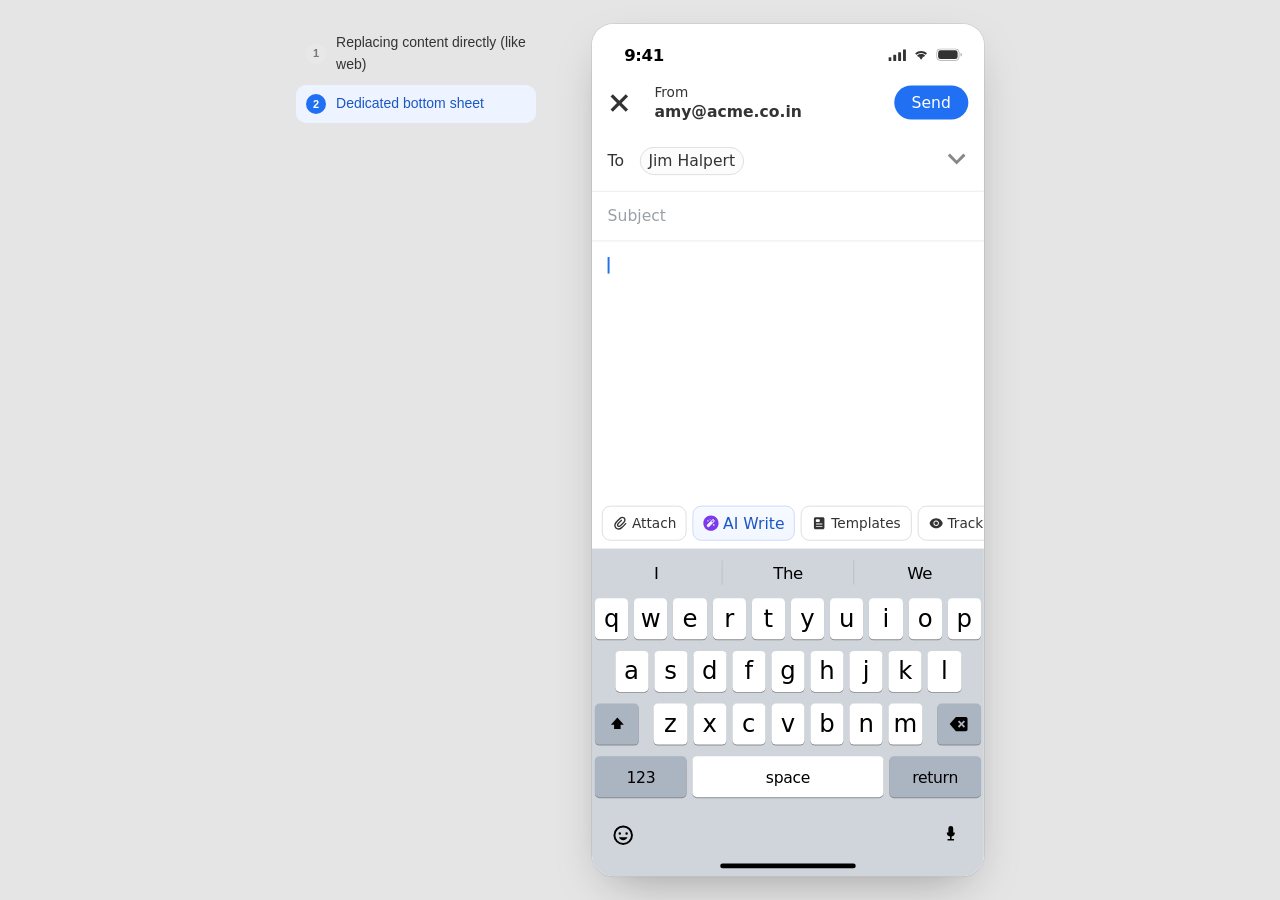
==== index.html @ 5e7637b3 "Add AI Write prototype" ====
<!DOCTYPE html>
<html lang="en">

<head>
  <meta charset="UTF-8">
  <meta name="viewport" content="width=device-width,initial-scale=1,viewport-fit=cover">
  <title>Dedicated bottom sheet</title>
  <link rel="stylesheet" href="proto.css">
</head>

<body>

  <aside class="panel">
    <nav class="others">
      <a href="proto-2-chat.html"><span class="n">1</span>Replacing content directly (like web)</a>
      <a class="on" href="proto-3-draft-sheet.html"><span class="n">2</span>Dedicated bottom sheet</a>
    </nav>
  </aside>

  <div class="device-wrap">
    <div class="device" id="phone"></div>
  </div>

  <script src="proto.js"></script>
  <script>
    /* ══════════════════════════════════════════════════════════════════════
       Direction 3 — Draft in sheet, with AI Refine

       write:  compose → prompt (chat dock on the keyboard, "7 left")
                       → gen (keyboard drops, sheet comes up, draft streams)
                       → sheet (versions, Tone / Length, feedback, describe a
                         change, Regenerate / Insert) → compose + Undo

       refine: compose with a selection (Figma 5525:2355 — highlight, handles,
               iOS edit menu, the bar collapses to "AI Refine")
                       → the same prompt / gen / sheet, but every step works on
                         the selected text only → Replace → compose + Undo

       The middle ground between 1 and 2: Chat's prompt and controls, Smart
       Write's rule that nothing touches the email before the user says so.
       ══════════════════════════════════════════════════════════════════════ */

    var ico = P.ico;

    function copy(q) { return JSON.parse(JSON.stringify(q)); }
    function cur(st) { return st.hist[st.cur]; }
    function refining(st) { return st.kind === 'refine'; }

    /* the email body: the shared selection rendering, plus the selection
       being refined while the AI surface is up */
    function bodyHtml(st) {
      if (st.mode === 'compose') return P.sel.body(st);
      return P.sel.bodyHtml(st.body, refining(st) && st.rf ? { s: st.rf.s, e: st.rf.e, cls: 'selhl' } : null, null);
    }

    /* ── the sheet ─────────────────────────────────────────────────── */

    function sheet(inner, kbdUp) {
      return '<div class="ds-sheet' + (kbdUp ? ' kb' : '') + '"><div class="sw-grab"></div>' +
        '<div class="sw-head">' + ico('i-ai-write') + '<span class="sw-title">Smart Write by Titan AI</span>' +
        '<svg class="icon sw-x" data-act="close"><use href="#i-close"/></svg></div>' +
        inner + (kbdUp ? '' : '<div class="home-ind"></div>') + '</div>';
    }

    /* write: subject + body. refine: the selection on top, the rewrite below */
    function card(st, o) {
      if (!refining(st)) return P.draftCard(o);
      return P.sel.card(st.rf.orig, o);
    }
    function reviewCard(st, act) {
      var v = cur(st);
      return card(st, { subject: v.subject, text: v.text, ver: { i: st.cur, n: st.hist.length }, key: 'v' + st.cur, act: act });
    }

    function tools(st) {
      var q = cur(st).params, off = !st.left, rf = refining(st);
      return '<div class="cx-row">' +
        P.cChip('tone', q.tone || 'Tone', P.TONES, st.menu === 'tone', off) +
        P.cChip('len', q.len || 'Length', rf ? P.sel.LENS : P.LENS, st.menu === 'len', off) +
        '<span class="cx-push"></span>' +
        '<span class="cx-ib' + (st.fb[st.cur] === 'up' ? ' on' : '') + '" data-act="fb:up">' + ico('i-thumb-up') + '</span>' +
        '<span class="cx-ib' + (st.fb[st.cur] === 'down' ? ' on' : '') + '" data-act="fb:down">' + ico('i-thumb-down') + '</span></div>';
    }

    function view(st) {
      var o = { subject: st.subject, toast: st.toast, bar: null, bodyHtml: bodyHtml(st) };
      var over = st.confirm ? P.confirmSheet('discard', 'keep', refining(st) ? P.sel.CONFIRM : null) : '';
      if (st.mode === 'compose') {
        o.focus = st.focus === 'subject' ? 'subject' : null; o.kbd = !!st.focus;
        o.bar = st.sel ? P.sel.pill('refine-open') : P.COMPOSE_ROW('open');
        o.over = st.sel ? P.sel.MENU : '';
        return P.shell(o);
      }
      switch (st.phase) {
        case 'prompt':
          o.kbd = !!st.left;
          if (refining(st)) { o.fieldsBottom = 336 + 112; o.catcher = st.menu ? 'menu' : ''; }
          /* refine adds the sheet's own Tone / Length dropdowns under the prompt */
          o.sheet = P.dock(P.cField({
            text: st.prompt || (refining(st) ? 'Describe how to change it' : 'Describe your email'), ph: !st.prompt,
            focus: !!st.left, off: !st.left, count: st.left + ' left', send: st.prompt.trim() && st.left ? 'go' : '', close: 'close'
          }) + (refining(st) && st.left ? '<div class="cx-row">' +
            P.cChip('tone', 'Tone', P.TONES, st.menu === 'tone') + P.cChip('len', 'Length', P.sel.LENS, st.menu === 'len') +
            '</div>' : '') + (st.left ? '' : P.cLeft(0)), !!st.left);
          return P.shell(o);

        case 'gen':       /* the sheet comes up and the text is written inside it */
          var g = st.gen, c;
          if (g.text != null) c = card(st, { subject: g.subject, text: g.text, pin: true, key: 'gen' });
          else if (g.first) c = card(st, { text: null, key: 'gen' });
          else c = card(st, { subject: cur(st).subject, text: cur(st).text, shimmer: true, key: 'gen' });
          o.scrim = 'close'; o.over = over;
          o.sheet = sheet('<div class="sw-status">' + ico('i-ai-write') + '<span>' +
            (!g.first ? 'Rewriting' : refining(st) ? 'Refining your selection' : 'Writing your draft') +
            '</span><span class="dots"></span></div>' + c +
            '<div class="sw-foot fill"><button type="button" class="sw-btn ghost" data-act="stop">' + ico('i-stop') + ' Stop</button></div>');
          return P.shell(o);

        case 'sheet':
          if (st.asking) {  /* keyboard back, sheet rides on it, text still readable */
            o.kbd = true; o.scrim = 'cancel-ask';
            o.sheet = sheet(reviewCard(st, 'cancel-ask') + P.cField({
              text: st.ask || 'Describe your change', ph: !st.ask, focus: true,
              send: st.ask.trim() ? 'refine' : '', close: 'cancel-ask'
            }), true);
            return P.shell(o);
          }
          o.scrim = st.menu ? 'menu' : 'close'; o.over = over;
          o.sheet = sheet(reviewCard(st, st.menu ? 'menu' : '') + tools(st) + P.cLeft(st.left) +
            P.cField({ text: 'Describe your change', ph: true, tap: 'ask', off: !st.left }) +
            '<div class="sw-foot fill"><button type="button" class="sw-btn ghost' + (st.left ? '" data-act="regen"' : ' off"') + '>' +
            ico('i-retry') + ' Regenerate</button>' +
            '<button type="button" class="sw-btn" data-act="insert">' + (refining(st) ? 'Replace' : 'Insert') + '</button></div>');
          return P.shell(o);
      }
    }

    /* ── behaviour ──────────────────────────────────────────────────── */

    function gen(st, api, q, first) {
      if (!st.left) return;
      st.left--; st.phase = 'gen'; st.asking = false; st.focus = null; st.menu = null; st.prompt = '';
      var out = refining(st) ? { subject: '', text: P.ai.rewrite(st.rf.orig, q) } : P.ai.compose(q);
      /* a new version never repeats the one on screen */
      for (var n = 0; refining(st) && st.hist.length && out.text === cur(st).text && n < 4; n++) {
        q.variant++; out.text = P.ai.rewrite(st.rf.orig, q);
      }
      st.gen = { first: first, text: null, subject: out.subject };
      st.stop = P.stream(out.text, function (t) { st.gen.text = t; api.render(); }, function () {
        st.hist.push({ params: q, subject: out.subject, text: out.text });
        st.cur = st.hist.length - 1; st.gen = null; st.stop = null; st.phase = 'sheet';
        api.render();
      });
      api.render();
    }

    /* Stop keeps the version that was there and gives the suggestion back */
    function stop(st, api) {
      if (st.stop) st.stop();
      st.left++; st.stop = null; st.gen = null;
      if (st.hist.length) st.phase = 'sheet';
      else { st.phase = 'prompt'; st.focus = 'prompt'; }
      api.render();
    }

    /* back to the email; a refine that never landed leaves the selection as it was */
    function toCompose(st) {
      st.mode = 'compose'; st.focus = 'body'; st.menu = null; st.asking = false; st.confirm = false;
      if (refining(st) && st.rf) { st.sel = { s: st.rf.s, e: st.rf.e }; st.rf = null; }
    }

    function act(a, el, st, api) {
      var p = a.split(':'), q;
      switch (p[0]) {
        case 'focus':     /* text taps in the body are handled on mouseup, below */
          if (p[1] === 'body' && P.sel.tapped()) return;
          if (st.mode !== 'compose' && st.phase !== 'prompt') return;
          if (st.mode !== 'compose') toCompose(st);
          st.focus = p[1]; st.sel = null; st.flash = null; st.caret = null;
          return api.render();
        case 'open':      /* a fresh session once the last draft went into the email */
          st.hist = []; st.cur = 0; st.fb = {}; st.prompt = ''; st.undo = null;
          st.kind = 'write'; st.sel = null; st.flash = null;
          st.mode = 'ai'; st.phase = 'prompt'; st.focus = st.left ? 'prompt' : null; st.toast = null;
          return api.render();
        case 'refine-open':
          if (!st.sel) return;
          st.rf = { s: st.sel.s, e: st.sel.e, orig: st.body.slice(st.sel.s, st.sel.e) };
          st.hist = []; st.cur = 0; st.fb = {}; st.prompt = ''; st.undo = null;
          st.kind = 'refine'; st.sel = null; st.flash = null;
          st.mode = 'ai'; st.phase = 'prompt'; st.focus = st.left ? 'prompt' : null; st.toast = null;
          return api.render();
        case 'go':
          if (!st.prompt.trim()) return;
          return gen(st, api, refining(st) ? P.ai.refineSel(P.ai.selParams(), st.prompt.trim()) : P.ai.params(st.prompt.trim()), true);
        case 'close':     /* the prompt alone is cheap to lose; a draft asks first */
          if (st.phase === 'prompt') { toCompose(st); return api.render(); }
          if (st.phase === 'gen' && !st.hist.length) { stop(st, api); toCompose(st); return api.render(); }
          st.confirm = true; st.menu = null;
          return api.render();
        case 'keep': st.confirm = false; return api.render();
        case 'discard':
          if (st.stop) st.stop();
          st.stop = null; st.gen = null; st.hist = []; st.cur = 0; st.fb = {}; st.prompt = ''; st.ask = '';
          toCompose(st);
          return api.render();
        case 'stop': return stop(st, api);
        case 'ver':
          st.cur = Math.max(0, Math.min(st.hist.length - 1, st.cur + +p[1]));
          return api.render();
        case 'menu':
          st.menu = p[1] && st.menu !== p[1] ? p[1] : null;
          return api.render();
        case 'set':
          st.menu = null;
          if (!st.hist.length) {        /* from the refine prompt: rewrite straight away, with any typed ask */
            q = st.prompt.trim() ? P.ai.refineSel(P.ai.selParams(), st.prompt.trim()) : P.ai.selParams();
            q[p[1]] = p[2];
            return gen(st, api, q, true);
          }
          if (cur(st).params[p[1]] === p[2]) return api.render();
          q = copy(cur(st).params); q[p[1]] = p[2];
          return gen(st, api, q, false);
        case 'regen':
          q = copy(cur(st).params); q.variant++;
          return gen(st, api, q, false);
        case 'ask':
          if (!st.left) return;
          st.asking = true; st.focus = 'ask'; st.menu = null;
          return api.render();
        case 'cancel-ask': st.asking = false; st.focus = null; return api.render();
        case 'refine':
          if (!st.ask.trim()) return;
          q = refining(st) ? P.ai.refineSel(cur(st).params, st.ask.trim()) : P.ai.refine(cur(st).params, st.ask.trim());
          st.ask = '';
          return gen(st, api, q, false);
        case 'fb':
          st.fb[st.cur] = st.fb[st.cur] === p[1] ? null : p[1];
          if (st.fb[st.cur]) return api.toast({ msg: 'Thanks for the feedback', top: 160 });
          return api.render();
        case 'upgrade':
          return api.toast({ msg: 'Upgrade opens here — not part of this prototype', top: 160 });
        case 'insert':    /* only now does anything reach the email */
          var v = cur(st), s, e;
          st.undo = { kind: st.kind, subject: st.subject, body: st.body, rf: st.rf };
          if (refining(st)) {           /* Replace: only the selected text changes */
            s = st.rf.s;
            st.body = st.body.slice(0, s) + v.text + st.body.slice(st.rf.e);
            st.rf = null;
          } else {
            if (!st.subject.trim()) st.subject = v.subject;
            st.body = st.body.trim() ? st.body.replace(/\s+$/, '') + '\n\n' : '';
            s = st.body.length; st.body += v.text;
          }
          e = s + v.text.length;
          st.flash = { s: s, e: e }; st.caret = e; st.sel = null;
          st.mode = 'compose'; st.focus = 'body';
          return api.toast({ msg: st.undo.kind === 'refine' ? 'Selection replaced' : 'Draft inserted', act: 'undo' });
        case 'undo':      /* back into the sheet, versions and all */
          if (!st.undo) return;
          st.subject = st.undo.subject; st.body = st.undo.body; st.kind = st.undo.kind; st.rf = st.undo.rf;
          st.undo = null; st.flash = null; st.sel = null; st.caret = null;
          st.mode = 'ai'; st.phase = 'sheet'; st.focus = null; st.toast = null;
          return api.render();
        default: P.sel.act(a, st, api);
      }
    }

    function escape(st, api) {
      if (st.mode === 'compose') { if (st.sel) { st.caret = st.sel.e; st.sel = null; api.render(); } return; }
      if (st.confirm) return act('keep', null, st, api);
      if (st.asking) return act('cancel-ask', null, st, api);
      if (st.menu) return act('menu', null, st, api);
      act('close', null, st, api);
    }

    var A = P.app({
      init: function () {
        return {
          mode: 'compose', focus: 'body', subject: '', body: '', toast: null,
          kind: 'write', sel: null, caret: null, flash: null, rf: null,
          phase: 'prompt', prompt: '', ask: '', asking: false, menu: null, confirm: false,
          left: 7, hist: [], cur: 0, fb: {}, gen: null, stop: null, undo: null
        };
      },
      target: function (st, api) {
        function field(k, extra) {
          var t = { get: function () { return st[k]; }, set: function (v) { st[k] = v; } };
          for (var x in extra) t[x] = extra[x];
          return t;
        }
        if (st.confirm) return null;
        if (st.mode === 'compose') {
          if (st.focus === 'subject') return field('subject', { enter: function () { st.focus = 'body'; api.render(); } });
          if (st.focus !== 'body') return null;
          return P.sel.target(st);
        }
        if (st.phase === 'prompt' && st.left) return field('prompt', {
          enter: function () { act('go', null, st, api); }, enterLabel: 'Send',
          sugs: refining(st) ? ['Make', 'Shorter', 'Clearer'] : ['Write', 'Invite', 'Offer']
        });
        if (st.phase === 'sheet' && st.asking) return field('ask', { enter: function () { act('refine', null, st, api); }, enterLabel: 'Send', sugs: ['Make', 'Add', 'Shorter'] });
        return null;
      },
      view: view, act: act, escape: escape,
      after: function (root, st) { P.sel.place(root, st.mode === 'ai' && st.phase === 'prompt'); }
    });


    P.sel.watch(A, function (st) { return st.mode === 'compose'; });
  </script>
</body>

</html>
---- proto.css ----
/* ═══════════════════════════════════════════════════════════════════════
   AI Write — mobile prototype kit (styles)

   Shared by proto-1 / proto-2 / proto-3. The composer, keyboard, sheet and
   dock styles are lifted unchanged from options.html so the full prototypes
   look exactly like the walkthrough; the page chrome and the bits that make
   the composer live (scrolling body, pressable keys) are added at the end.
   ═══════════════════════════════════════════════════════════════════════ */

    /* ── Titan tokens actually used by these screens ───────────────────── */
  :root {
    --titan-blue: #2170f4;
    /* --titan-color-blue-400-primary */
    --font-primary: #333;
    --rule: #ebebeb;
    --stroke: #dedede;
    --chip-stroke: #dfdfdf;
    --chip-fill: #fcfcfc;

    /* iOS */
    --ios-kbd-bg: #d0d5dc;
    --ios-kbd-key: #fff;
    --ios-kbd-special: #abb4c1;
    --ios-select: #c6d8e9;
    --ios-handle: #146fe1;
    --ios-menu: #f4f4f4;

    /* Android (Material 3) */
    --and-bar: #0f1227;
    --and-on-surface: #1d1b20;
    --and-on-surface-var: #49454f;
    --and-kbd-strip: #f2f2f2;
    --and-kbd-key: #f7f2fa;
    --and-kbd-mod: #e8def8;
    --and-kbd-enter: #d0bcff;
    --and-kbd-shift: #e6e0e9;
  }
  * {
    box-sizing: border-box;
  }
  body {
    margin: 0;
    padding: 48px 40px 72px 324px;
    background: #e5e5e5;
    font-family: -apple-system, BlinkMacSystemFont, 'SF Pro Text', 'Segoe UI', Roboto, sans-serif;
    color: #333;
    -webkit-font-smoothing: antialiased;
  }
  .page-head {
    max-width: 1120px;
    margin: 0 auto 40px;
  }
  .page-head h1 {
    font-size: 22px;
    font-weight: 600;
    margin: 0 0 6px;
  }
  .page-head p {
    margin: 0;
    font-size: 14px;
    line-height: 1.5;
    color: #666;
    max-width: 60ch;
  }
  .platform {
    max-width: 1120px;
    margin: 0 auto 56px;
  }
  .platform>h2 {
    font-size: 13px;
    font-weight: 600;
    letter-spacing: .06em;
    text-transform: uppercase;
    color: #888;
    margin: 0 0 20px;
  }
  .frames {
    display: flex;
    gap: 88px;
    flex-wrap: wrap;
  }
  figure {
    margin: 0;
    width: min-content;
  }
  figcaption {
    margin-top: 14px;
    font-size: 13px;
    line-height: 1.45;
    color: #666;
  }
  figcaption b {
    display: block;
    color: #333;
    font-weight: 600;
  }
  .phone {
    position: relative;
    overflow: hidden;
    background: #fff;
  }
  .icon {
    display: block;
    fill: currentColor;
  }
  /* ════════ iOS — 402 × 874 ════════════════════════════════════════════ */
  .ios {
    width: 402px;
    height: 874px;
    font-family: -apple-system, 'SF Pro Text', 'SF Pro', system-ui, sans-serif;
    color: var(--font-primary);
  }
  /* header block: status bar + from row, col gap 8, pb 16 → 116 tall */
  .ios-top {
    position: absolute;
    left: 0;
    top: 0;
    width: 402px;
    background: #fff;
    display: flex;
    flex-direction: column;
    align-items: center;
    gap: 8px;
    padding-bottom: 16px;
  }
  .ios-status {
    width: 402px;
    height: 54px;
    padding: 21px 22px 0 33px;
    display: flex;
    align-items: flex-start;
    justify-content: space-between;
  }
  .ios-time {
    font-size: 17px;
    font-weight: 600;
    letter-spacing: -.4px;
    line-height: 22px;
    color: #000;
  }
  .ios-statusicons {
    display: flex;
    align-items: center;
    gap: 7px;
    padding-top: 4px;
  }
  .ios-headrow {
    width: 100%;
    padding: 0 16px;
    display: flex;
    align-items: center;
    justify-content: space-between;
  }
  .ios-headleft {
    display: flex;
    align-items: center;
    gap: 24px;
  }
  .ios-from {
    display: flex;
    flex-direction: column;
    gap: 2px;
  }
  .ios-from .lbl {
    font-size: 14px;
  }
  .ios-from .val {
    font-size: 16px;
    font-weight: 600;
  }
  .ios-send {
    background: var(--titan-blue);
    color: #fff;
    font-size: 15px;
    font-weight: 600;
    line-height: 20px;
    padding: 8px 18px;
    border-radius: 226px;
  }
  /* fields: absolute top 126, col gap 16 */
  .ios-fields {
    isolation: isolate;
    position: absolute;
    left: 0;
    top: 126px;
    width: 402px;
    display: flex;
    flex-direction: column;
    gap: 16px;
  }
  .ios-torow {
    width: 402px;
    padding: 0 16px;
    display: flex;
    align-items: flex-start;
    justify-content: space-between;
  }
  .ios-toleft {
    display: flex;
    align-items: center;
    gap: 16px;
  }
  .ios-tolbl {
    font-size: 16px;
    line-height: 1.5;
  }
  .ios-chip {
    background: var(--chip-fill);
    border: 1px solid var(--chip-stroke);
    border-radius: 16px;
    padding: 4px 8px;
    font-size: 16px;
    line-height: normal;
  }
  /* Figma draws these as 0-height vectors — keep them out of the flow */
  .rule {
    position: relative;
    height: 0;
    width: 100%;
  }
  .rule::after {
    content: '';
    position: absolute;
    inset: -.5px 0 auto 0;
    height: 1px;
    background: var(--rule);
  }
  .ios-subject {
    width: 402px;
    padding: 0 16px;
    font-size: 16px;
    line-height: 1.5;
  }
  .ios-body {
    position: relative;
    width: 402px;
    padding: 0 16px;
    font-size: 16px;
    line-height: 1.5;
  }
  /* ── bottom accessory bar: the AI Write / AI Refine entry point ────── */
  .ios-toolbar {
    position: absolute;
    left: 0;
    top: 486px;
    width: 402px;
    padding: 8px 0 8px 10px;
    display: flex;
    align-items: center;
    overflow: hidden;
  }
  .ios-pills {
    display: flex;
    align-items: center;
    gap: 6px;
    flex: none;
  }
  .ios-pill {
    flex: none;
    min-width: 32px;
    min-height: 32px;
    height: 36px;
    border: 1px solid var(--stroke);
    border-radius: 9px;
    padding: 6px 10px;
    display: flex;
    align-items: center;
    gap: 4px;
    font-size: 14px;
    font-weight: 500;
    line-height: 1.3;
    color: var(--font-primary);
    white-space: nowrap;
    overflow: hidden;
    background: #fff;
    box-sizing: border-box;
  }
  .ios-pill .icon {
    width: 16px;
    height: 16px;
    flex: none;
  }
  /* ── selection: highlight bands + lollipop handles ─────────────────── */
  .sel {
    position: absolute;
    height: 24px;
    background: var(--ios-select);
    z-index: 0;
  }
  .lolli {
    position: absolute;
    width: 18px;
  }
  .lolli i {
    position: absolute;
    width: 2px;
    border-radius: 2px;
    background: var(--ios-handle);
  }
  .lolli b {
    position: absolute;
    width: 12px;
    height: 12px;
    border-radius: 50%;
    background: var(--ios-handle);
  }
  .lolli.lead {
    left: -9px;
    top: -18px;
    bottom: 0;
  }
  .lolli.lead i {
    left: 8px;
    top: 9px;
    bottom: 0;
  }
  .lolli.lead b {
    left: 3px;
    top: 0;
  }
  .lolli.trail {
    right: -9px;
    top: 0;
    bottom: -18px;
  }
  .lolli.trail i {
    right: 8px;
    top: 0;
    bottom: 9px;
  }
  .lolli.trail b {
    right: 3px;
    bottom: 0;
  }
  /* ── iOS compact (edit) menu ───────────────────────────────────────── */
  .ios-menu {
    position: absolute;
    left: 35px;
    top: 235px;
    height: 40px;
    display: flex;
    align-items: stretch;
    background: var(--ios-menu);
    border-radius: 8px;
    filter: drop-shadow(0 3px 15.5px rgba(0, 0, 0, .25));
    font-size: 15px;
    letter-spacing: -.23px;
    color: #000;
  }
  .ios-menu span {
    display: flex;
    align-items: center;
    padding: 0 12px;
    line-height: 20px;
    white-space: nowrap;
  }
  .ios-menu span+span {
    border-left: .5px solid rgba(60, 60, 67, .29);
  }
  .ios-menu-tail {
    position: absolute;
    left: 50%;
    transform: translateX(-50%);
    top: 40px;
    width: 29px;
    height: 8px;
    overflow: hidden;
  }
  .ios-menu-tail::after {
    content: '';
    position: absolute;
    left: 50%;
    top: -21px;
    transform: translateX(-50%) rotate(45deg);
    width: 21px;
    height: 21px;
    border-radius: 4px;
    background: var(--ios-menu);
  }
  /* ── iOS keyboard — 402 × 336 at y 538 ─────────────────────────────── */
  .ios-kbd {
    position: absolute;
    left: 0;
    top: 538px;
    width: 402px;
    height: 336px;
    padding-top: 3px;
    background: var(--ios-kbd-bg);
    display: flex;
    flex-direction: column;
    align-items: center;
  }
  .ios-acc {
    width: 100%;
    padding: 2px 1px;
    display: flex;
    align-items: center;
    height: 43px;
  }
  .ios-acc .sug {
    flex: 1 0 0;
    min-width: 0;
    height: 39px;
    display: flex;
    align-items: center;
    justify-content: center;
    font-size: 17px;
    letter-spacing: -.43px;
    line-height: 22px;
    color: #000;
  }
  .ios-acc .sep {
    flex: none;
    width: 1px;
    height: 25px;
    margin: 0 2px;
    background: rgba(0, 0, 0, .1);
  }
  .ios-spacer {
    height: 5px;
    flex: none;
  }
  .ios-layout {
    position: relative;
    width: 100%;
    height: 204px;
    flex: none;
  }
  .krow {
    position: absolute;
    display: flex;
    gap: 6px;
    height: 42px;
  }
  .key {
    position: relative;
    flex: 1 0 0;
    min-width: 0;
    height: 42px;
    border-radius: 4.6px;
    background: var(--ios-kbd-key);
    box-shadow: 0 1px 0 0 rgba(0, 0, 0, .35);
    display: flex;
    align-items: center;
    justify-content: center;
    font-size: 25px;
    line-height: 28px;
    color: #000;
  }
  .key.space {
    font-size: 16px;
    line-height: 21px;
    letter-spacing: -.31px;
  }
  .key.sp {
    background: var(--ios-kbd-special);
    font-size: 16px;
    line-height: 21px;
    letter-spacing: -.31px;
  }
  .key.abs {
    position: absolute;
    flex: none;
  }
  .ios-emoji {
    width: 100%;
    height: 55px;
    padding: 27px 24px 0 20px;
    display: flex;
    align-items: flex-start;
    justify-content: space-between;
    flex: none;
    color: #000;
  }
  .home-ind {
    position: absolute;
    left: 50%;
    transform: translateX(-50%);
    bottom: 8px;
    width: 139px;
    height: 5px;
    border-radius: 100px;
    background: #000;
  }
  /* ════════ Android — 412 × 917 ════════════════════════════════════════ */
  .and {
    width: 412px;
    height: 917px;
    font-family: Roboto, 'Helvetica Neue', system-ui, sans-serif;
    color: var(--font-primary);
  }

  /* ══════════════ refine flow — additions on top of the built screens ══ */

  /* the accessory bar is the only surface this flow ever uses: it swaps its
     contents instead of pushing a sheet, so the composer never moves */
  .bar-scroll {
    display: flex;
    align-items: center;
    gap: 6px;
    flex: none;
  }

  .back-chip {
    flex: none;
    width: 30px;
    height: 36px;
    border: 1px solid var(--stroke);
    border-radius: 9px;
    display: flex;
    align-items: center;
    justify-content: center;
    color: #666;
    background: #fff;
  }

  .ios-pill.ai {
    border-color: #c9d8fb;
    background: linear-gradient(180deg, #f7faff, #f2f6fe);
    color: #1b57c4;
  }

  .ios-pill.primary {
    border-color: var(--titan-blue);
    background: var(--titan-blue);
    color: #fff;
  }

  .ios-pill.quiet {
    color: #666;
  }

  .ios-pill[data-act] {
    cursor: pointer;
  }

  /* selection highlight, inline so it tracks whatever the copy becomes */
  .selhl {
    background: var(--ios-select);
    box-decoration-break: clone;
    -webkit-box-decoration-break: clone;
  }

  /* text the model just produced, still pending accept */
  .ai-new {
    display: block;
    background: linear-gradient(90deg, #eef3ff, #f6f0ff);
    border-left: 2px solid #6f8ff5;
    border-radius: 0 4px 4px 0;
    padding: 2px 6px 2px 8px;
    margin: 2px 0;
  }

  /* in-place "thinking": the selection breathes, nothing overlays it */
  .shimmer {
    position: relative;
    overflow: hidden;
  }

  .shimmer::after {
    content: '';
    position: absolute;
    inset: 0;
    background: linear-gradient(100deg, transparent 20%, rgba(255, 255, 255, .85) 50%, transparent 80%);
    animation: sweep 1.25s linear infinite;
  }

  @keyframes sweep {
    from {
      transform: translateX(-100%);
    }

    to {
      transform: translateX(100%);
    }
  }

  /* span only — the stepper's own .dots row is a div and must not animate */
  span.dots::after {
    content: '';
    animation: dots 1.2s steps(4, end) infinite;
  }

  @keyframes dots {
    0% {
      content: '';
    }

    25% {
      content: '.';
    }

    50% {
      content: '..';
    }

    75% {
      content: '...';
    }
  }

  /* custom-prompt state: a field in the bar, not a sheet */
  .bar-input {
    flex: 1 1 auto;
    height: 36px;
    border: 1px solid #c9d8fb;
    border-radius: 9px;
    padding: 0 10px;
    display: flex;
    align-items: center;
    gap: 8px;
    background: #fbfcff;
    color: #999;
    font-size: 14px;
    margin-right: 10px;
  }

  .bar-send {
    flex: none;
    width: 32px;
    height: 32px;
    min-width: 32px;
    min-height: 32px;
    border-radius: 50%;
    background: var(--titan-blue);
    color: #fff;
    display: flex;
    align-items: center;
    justify-content: center;
    margin-left: auto;
    padding: 6px;
    box-sizing: border-box;
  }


    /* ══════════════ option 2 — Smart Write from a blank draft ══════════ */

  /* a short sheet docked to the top of the keyboard. It never covers the
     composer header or the recipient rows, and it never becomes a page. */
  .sw {
    position: absolute;
    left: 0;
    right: 0;
    bottom: 336px;
    /* sits exactly on top of the keyboard */
    background: #fff;
    border-radius: 16px 16px 0 0;
    box-shadow: 0 -1px 0 0 #ebebeb, 0 -12px 28px -12px rgba(0, 0, 0, .16);
    padding: 14px 16px 16px;
    display: flex;
    flex-direction: column;
    gap: 12px;
  }

  .sw-head {
    display: flex;
    align-items: center;
    gap: 8px;
    height: 24px;
  }

  .sw-head .icon {
    width: 20px;
    height: 20px;
    flex: none;
    color: #2170f4;
  }

  .sw-title {
    font-size: 16px;
    font-weight: 600;
    color: var(--font-primary);
    flex: 1 1 auto;
  }

  .sw-x {
    width: 20px;
    height: 20px;
    color: #888;
    flex: none;
  }

  /* prompt field — focused ring in Titan blue */
  .sw-field {
    border: 1.5px solid var(--titan-blue);
    border-radius: 10px;
    padding: 10px 12px;
    min-height: 72px;
    font-size: 15px;
    line-height: 1.45;
    color: var(--font-primary);
    position: relative;
    overflow: hidden;
  }

  .sw-field.idle {
    border-color: #dfdfdf;
  }

  /* the cycling example — one line in, one line out */
  .sw-ex {
    color: #9aa0a6;
    /* opacity 1 is the resting state — the keyframe only adds an entrance,
       so the example can never be left invisible if the anim is interrupted */
    animation: exIn .4s ease;
  }

  @keyframes exIn {
    from {
      opacity: 0;
      transform: translateY(6px);
    }

    to {
      opacity: 1;
      transform: none;
    }
  }

  .sw-caret {
    display: inline-block;
    width: 1.5px;
    height: 17px;
    background: var(--titan-blue);
    vertical-align: -3px;
    animation: blink 1.1s steps(2, end) infinite;
  }

  @keyframes blink {
    50% {
      opacity: 0;
    }
  }

  .sw-foot {
    display: flex;
    align-items: center;
    gap: 10px;
  }

  .sw-style {
    display: flex;
    align-items: center;
    gap: 6px;
    min-width: 32px;
    min-height: 32px;
    padding: 6px 8px;
    font-size: 14px;
    color: var(--titan-blue);
    cursor: pointer;
    box-sizing: border-box;
  }

  .sw-style .icon {
    width: 18px;
    height: 18px;
  }

  button,
  [data-act] {
    font: inherit;
  }

  .sw-btn {
    display: inline-flex;
    align-items: center;
    justify-content: center;
    gap: 6px;
    min-width: 32px;
    min-height: 32px;
    margin-left: auto;
    background: var(--titan-blue);
    color: #fff;
    font-size: 15px;
    font-weight: 600;
    line-height: 20px;
    padding: 8px 18px;
    border-radius: 226px;
    cursor: pointer;
    box-sizing: border-box;
    border: 0;
  }

  .sw-btn.off {
    background: #ececec;
    color: #a8a8a8;
    cursor: default;
  }

  .sw-icon-btn {
    display: inline-flex;
    align-items: center;
    justify-content: center;
    width: 40px;
    height: 40px;
    border-radius: 50%;
    border: 1px solid var(--stroke);
    background: #fff;
    color: #333;
    cursor: pointer;
    flex: none;
  }

  .sw-icon-btn .icon {
    width: 18px;
    height: 18px;
    flex: none;
  }

  /* unsized icons inside a button stretch to fill it — pin them */
  .sw-btn .icon {
    width: 16px;
    height: 16px;
    flex: none;
  }

  /* a row of buttons that starts at the left instead of pushing right */
  .sw-foot.left .sw-btn {
    margin-left: 0;
  }

  .sw-btn.ghost {
    background: #fff;
    color: var(--font-primary);
    border: 1px solid var(--stroke);
    font-weight: 500;
    margin-left: 0;
  }

  /* tone / length, tucked behind one tap so the sheet stays small */
  .sw-opts {
    display: flex;
    flex-direction: column;
    gap: 8px;
  }

  .sw-optrow {
    display: flex;
    align-items: center;
    gap: 6px;
  }

  .sw-optlbl {
    font-size: 12px;
    color: #888;
    width: 48px;
    flex: none;
  }

  .sw-chip {
    min-width: 32px;
    min-height: 32px;
    height: 32px;
    border: 1px solid var(--stroke);
    border-radius: 8px;
    padding: 6px 10px;
    font-size: 13px;
    color: #555;
    cursor: pointer;
    box-sizing: border-box;
    display: inline-flex;
    align-items: center;
    justify-content: center;
  }

  .sw-chip.on {
    border-color: var(--titan-blue);
    background: #eef4ff;
    color: #1b57c4;
  }

  /* generating — Titan's gradient bars, drawn in the draft itself */
  .gen {
    display: flex;
    flex-direction: column;
    gap: 10px;
  }

  .gen i {
    display: block;
    height: 11px;
    border-radius: 6px;
    background: linear-gradient(90deg, #b9c9f7, #d9c2ef);
    animation: pulse 1.3s ease-in-out infinite;
  }

  .gen i:nth-child(2) {
    animation-delay: .12s;
  }

  .gen i:nth-child(3) {
    animation-delay: .24s;
  }

  .gen i:nth-child(4) {
    animation-delay: .36s;
  }

  @keyframes pulse {

    0%,
    100% {
      opacity: .45;
    }

    50% {
      opacity: 1;
    }
  }

  .sw-status {
    display: flex;
    align-items: center;
    gap: 8px;
    font-size: 14px;
    color: #666;
  }

  .draft-new {
    background: linear-gradient(90deg, #eef3ff, #f6f0ff);
    border-left: 2px solid #6f8ff5;
    border-radius: 0 4px 4px 0;
    padding: 2px 6px 2px 8px;
    display: block;
  }

  /* Catch-all: an inline <svg> with no width/height attribute has no
     intrinsic size and will balloon to fill its parent. Every icon inside
     the sheet gets a size here; specific rules below refine it. */
  .sw .icon,
  .sw-status .icon {
    width: 18px;
    height: 18px;
    flex: none;
  }

  /* ══════════════ option 1 — draft review inside the sheet ═══════════ */

  /* Once Create is tapped the keyboard drops and the sheet grows to a
     reading height. The draft stays in here until the user approves it —
     nothing touches the composer before Insert. */
  .scrim {
    position: absolute;
    inset: 0;
    background: rgba(0, 0, 0, .22);
  }

  .sw.full {
    bottom: 0;
    height: 650px;
    padding-bottom: 40px;
  }

  /* describing a change: the keyboard comes back and the sheet rides on
     it, shorter, with the draft still scrollable above the field */
  .sw.full.kb {
    bottom: 336px;
    height: 430px;
    padding-bottom: 12px;
  }

  .sw-field.ask {
    flex: none;
    min-height: 0;
    display: flex;
    align-items: center;
    gap: 8px;
    padding: 6px 6px 6px 12px;
    cursor: text;
  }

  .sw-field.ask .txt {
    flex: 1 1 auto;
  }

  .sw-field.ask .ph {
    color: #9aa0a6;
  }

  .sw-field.ask .bar-send {
    margin-left: 0;
  }

  .sw-field.ask .bar-send.off {
    background: #dfe6f5;
  }

  .sw-style .val {
    color: #666;
  }

  /* ══════════════ ways out — every open thing can be closed ══════════ */

  .flip {
    transform: rotate(180deg);
  }

  /* tap-outside target: sits over the composer, under whatever is open */
  .catch {
    position: absolute;
    inset: 0;
    cursor: pointer;
  }

  .scrim[data-act] {
    cursor: pointer;
  }

  .scrim.top {
    z-index: 9;
  }

  .sw-subj {
    display: flex;
    align-items: flex-end;
    justify-content: space-between;
    gap: 8px;
  }

  /* version stepper — a rewrite never overwrites what the user read */
  .sw-ver {
    display: flex;
    align-items: center;
    gap: 2px;
    font-size: 12px;
    font-weight: 500;
    color: #666;
    white-space: nowrap;
  }

  .sw-ver .a {
    width: 26px;
    height: 26px;
    display: flex;
    align-items: center;
    justify-content: center;
    border-radius: 6px;
    color: #333;
    cursor: pointer;
  }

  .sw-ver .a.off {
    color: #ccc;
    cursor: default;
  }

  .sw .sw-ver .icon {
    width: 14px;
    height: 14px;
  }

  .ask-row {
    display: flex;
    align-items: center;
    gap: 10px;
    flex: none;
  }

  .ask-row .sw-field {
    flex: 1 1 auto;
  }

  .sw-cancel {
    flex: none;
    font-size: 15px;
    color: var(--titan-blue);
    cursor: pointer;
  }

  /* iOS action sheet for leaving with an un-inserted draft */
  .confirm {
    position: absolute;
    left: 8px;
    right: 8px;
    bottom: 30px;
    z-index: 10;
    display: flex;
    flex-direction: column;
    gap: 8px;
    animation: exIn .25s ease;
  }

  .confirm .grp {
    background: rgba(249, 249, 249, .98);
    border-radius: 14px;
    overflow: hidden;
    text-align: center;
  }

  .confirm .t {
    padding: 14px 18px 12px;
    font-size: 13px;
    line-height: 1.35;
    color: #8a8a8e;
  }

  .confirm .t b {
    display: block;
    font-weight: 600;
    color: #555;
    margin-bottom: 2px;
  }

  .confirm .b {
    padding: 16px;
    font-size: 18px;
    color: var(--titan-blue);
    border-top: .5px solid rgba(60, 60, 67, .29);
    cursor: pointer;
  }

  .confirm .b.red {
    color: #e5382f;
  }

  .confirm .grp > .b:first-child {
    border-top: 0;
    font-weight: 600;
  }

  /* undo window after anything that changes the email */
  .toast {
    position: absolute;
    left: 16px;
    right: 16px;
    top: 424px;
    z-index: 6;
    display: flex;
    align-items: center;
    gap: 10px;
    padding: 12px 14px;
    border-radius: 12px;
    background: #2b2b2e;
    color: #fff;
    font-size: 14px;
    box-shadow: 0 10px 24px -10px rgba(0, 0, 0, .45);
    animation: exIn .3s ease;
  }

  .toast .icon {
    width: 18px;
    height: 18px;
    color: #7fd18b;
  }

  .toast b {
    margin-left: auto;
    font-weight: 600;
    color: #8fb4ff;
    cursor: pointer;
  }

  .cx-ib.on {
    color: var(--titan-blue);
    background: #eef4ff;
  }

  .sw-grab {
    width: 36px;
    height: 5px;
    border-radius: 3px;
    background: #d6d6d6;
    margin: -6px auto -2px;
    flex: none;
  }

  .sw-draft {
    flex: 1 1 auto;
    min-height: 0;
    overflow-y: auto;
    border: 1px solid #e6eaf5;
    border-radius: 12px;
    padding: 12px 14px 28px;
    font-size: 15px;
    line-height: 1.55;
    color: var(--font-primary);
    background: linear-gradient(180deg, #f8faff, #fff 120px);
    -webkit-mask-image: linear-gradient(180deg, #000 calc(100% - 36px), transparent);
    mask-image: linear-gradient(180deg, #000 calc(100% - 36px), transparent);
  }

  .sw-subj {
    font-weight: 600;
    padding-bottom: 8px;
    margin-bottom: 10px;
    border-bottom: 1px solid #ebebeb;
  }

  .sw-subj > div > span {
    display: block;
    font-size: 12px;
    font-weight: 500;
    color: #999;
  }

  .sw-draft .gen {
    padding-top: 4px;
  }

  .sw-foot.fill .sw-btn {
    flex: 1 1 0;
    justify-content: center;
    margin-left: 0;
    padding: 10px 12px;
  }

  .sw.full .home-ind {
    bottom: 8px;
  }

  /* ══════════════ option 2 — chat with AI (web parity) ═══════════════ */

  /* One dock holds the whole conversation with the model. With the
     keyboard up it rides on top of it; once a draft lands the keyboard
     drops and the dock settles at the bottom so the draft can be read. */
  .cx {
    position: absolute;
    left: 0;
    right: 0;
    bottom: 0;
    background: #fff;
    box-shadow: 0 -1px 0 0 #ebebeb, 0 -12px 24px -16px rgba(0, 0, 0, .2);
    padding: 10px 12px 40px;
    display: flex;
    flex-direction: column;
    gap: 8px;
  }

  .cx.kb {
    bottom: 336px;
    padding-bottom: 8px;
    box-shadow: 0 -1px 0 0 #ebebeb;
  }

  .cx-field {
    display: flex;
    align-items: flex-end;
    gap: 8px;
    border: 1px solid #c9d8fb;
    border-radius: 12px;
    padding: 6px 6px 6px 12px;
    background: #fbfcff;
    font-size: 15px;
    line-height: 1.4;
    min-height: 42px;
    cursor: text;
  }

  .cx-field.focus {
    border-color: var(--titan-blue);
    background: #fff;
  }

  .cx-field > .icon {
    width: 18px;
    height: 18px;
    flex: none;
    color: var(--titan-blue);
    align-self: center;
  }

  .cx-text {
    flex: 1 1 auto;
    min-width: 0;
    align-self: center;
    padding: 3px 0;
  }

  .cx-text.ph {
    color: #9aa0a6;
  }

  .cx-count {
    font-size: 12px;
    color: #999;
    white-space: nowrap;
    align-self: center;
  }

  .cx-send {
    flex: none;
    width: 30px;
    height: 30px;
    border-radius: 50%;
    background: var(--titan-blue);
    color: #fff;
    display: flex;
    align-items: center;
    justify-content: center;
    cursor: pointer;
  }

  .cx-send.off {
    background: #dfe6f5;
    cursor: default;
  }

  .cx-send .icon {
    width: 18px;
    height: 18px;
  }

  .cx-x {
    flex: none;
    width: 30px;
    height: 30px;
    display: flex;
    align-items: center;
    justify-content: center;
    color: #888;
    cursor: pointer;
    align-self: center;
  }

  .cx-x .icon {
    width: 14px;
    height: 14px;
  }

  .cx-row {
    display: flex;
    align-items: center;
    gap: 6px;
  }

  .cx-chip {
    position: relative;
    display: inline-flex;
    align-items: center;
    justify-content: center;
    gap: 2px;
    min-width: 32px;
    min-height: 32px;
    height: 32px;
    padding: 6px 10px 6px 11px;
    border: 1px solid var(--stroke);
    border-radius: 999px;
    font-size: 13px;
    color: #333;
    background: #fff;
    cursor: pointer;
    box-sizing: border-box;
  }

  .cx-modal {
    display: flex;
    flex-direction: column;
    gap: 12px;
    padding: 12px 12px 10px;
    background: #fff;
    border-radius: 16px 16px 0 0;
    box-shadow: 0 -1px 0 0 #ebebeb, 0 -12px 28px -12px rgba(0, 0, 0, .16);
  }

  .cx-modal-head {
    display: flex;
    align-items: center;
    gap: 8px;
    font-size: 16px;
    font-weight: 600;
    color: var(--font-primary);
  }

  .cx-modal-head .icon {
    width: 18px;
    height: 18px;
    color: var(--titan-blue);
    flex: none;
  }

  .cx-modal-draft {
    border: 1px solid #edf0f3;
    border-radius: 12px;
    background: #fafbff;
    padding: 12px 14px;
    font-size: 15px;
    line-height: 1.55;
    color: #2b2f36;
    min-height: 150px;
  }

  .cx-modal-actions {
    display: flex;
    justify-content: flex-end;
    gap: 8px;
    margin-top: 2px;
  }

  .cx-action {
    min-width: 32px;
    min-height: 32px;
    height: 32px;
    border-radius: 999px;
    padding: 6px 14px;
    font-size: 14px;
    font-weight: 600;
    border: 1px solid var(--stroke);
    cursor: pointer;
    box-sizing: border-box;
    display: inline-flex;
    align-items: center;
    justify-content: center;
  }

  .cx-action.ghost {
    background: #fff;
    color: var(--font-primary);
    border-color: var(--stroke);
  }

  .cx-action.primary {
    background: var(--titan-blue);
    color: #fff;
    border-color: var(--titan-blue);
  }

  .cx-chip.open {
    border-color: var(--titan-blue);
    color: #1b57c4;
  }

  .cx-chip > .icon {
    width: 16px;
    height: 16px;
    color: #888;
  }

  .cx-ib {
    width: 34px;
    height: 34px;
    display: flex;
    align-items: center;
    justify-content: center;
    color: #555;
    border-radius: 8px;
    cursor: pointer;
  }

  .cx-ib.off {
    color: #cdcdcd;
    cursor: default;
  }

  .cx-ib .icon {
    width: 20px;
    height: 20px;
  }

  .cx-sep {
    width: 1px;
    height: 20px;
    background: #e3e3e3;
    margin: 0 2px;
  }

  .cx-push {
    margin-left: auto;
  }

  .cx-meta {
    font-size: 12px;
    color: #999;
    padding: 0 2px;
  }

  /* 5 or fewer left: the counter turns into the upgrade banner (web logic) */
  .cx-banner {
    display: flex;
    align-items: center;
    gap: 8px;
    background: #fdf1d8;
    border-radius: 8px;
    padding: 7px 10px;
    font-size: 12.5px;
    line-height: 1.35;
    color: #555;
  }

  .cx-banner b {
    font-weight: 500;
    color: var(--titan-blue);
  }

  .cx-banner .up {
    flex: none;
    width: 18px;
    height: 18px;
    border-radius: 50%;
    background: #f2a93b;
    color: #3a2a00;
    display: flex;
    align-items: center;
    justify-content: center;
  }

  .cx-banner .up .icon {
    width: 12px;
    height: 12px;
  }

  .cx-spin {
    flex: none;
    width: 16px;
    height: 16px;
    border: 2px solid #c9d8fb;
    border-top-color: var(--titan-blue);
    border-radius: 50%;
    animation: spin .8s linear infinite;
    align-self: center;
  }

  @keyframes spin {
    to {
      transform: rotate(360deg);
    }
  }

  .cx-menu {
    position: absolute;
    left: -1px;
    bottom: calc(100% + 8px);
    z-index: 5;
    min-width: 176px;
    background: #fff;
    border-radius: 12px;
    padding: 4px;
    box-shadow: 0 12px 32px -8px rgba(0, 0, 0, .3), 0 0 0 1px rgba(0, 0, 0, .06);
    cursor: default;
  }

  .cx-modal-header {
    display: flex;
    align-items: center;
    justify-content: space-between;
    gap: 12px;
    width: 100%;
    padding: 2px 2px 10px;
    border-bottom: 1px solid rgba(0, 0, 0, .6);
    color: #1b1b1b;
  }

  .cx-modal-header .cx-title {
    display: flex;
    align-items: center;
    gap: 10px;
    flex: 1 1 auto;
    font-size: 32px;
    line-height: 1.15;
    font-weight: 400;
  }

  .cx-modal-header .cx-title .icon {
    width: 22px;
    height: 22px;
    color: var(--titan-blue);
    flex: none;
  }

  .cx-modal-close {
    width: 28px;
    height: 28px;
    display: flex;
    align-items: center;
    justify-content: center;
    color: #333;
    cursor: pointer;
    flex: none;
  }

  .cx-modal-close .icon {
    width: 20px;
    height: 20px;
  }

  .cx-modal-top-actions {
    display: flex;
    align-items: center;
    gap: 8px;
    flex: none;
  }


  .cx-menu div {
    display: flex;
    align-items: center;
    justify-content: space-between;
    padding: 10px 12px;
    border-radius: 8px;
    font-size: 14px;
    color: #333;
    cursor: pointer;
  }

  .cx-menu div:hover {
    background: #f4f6f9;
  }

  .cx-menu div.on {
    color: #1b57c4;
    font-weight: 600;
  }

  .cx-menu .icon {
    width: 16px;
    height: 16px;
  }

/* ══════════════ prototype page — notes panel + scaled device ═════════ */

body {
  padding: 24px 32px;
  min-height: 100vh;
  display: flex;
  align-items: flex-start;
  justify-content: center;
  gap: 56px;
}

.panel {
  position: sticky;
  top: 24px;
  width: 240px;
  flex: none;
  font-size: 14px;
  line-height: 1.55;
  color: #555;
}

.panel .eyebrow {
  font-size: 11px;
  font-weight: 700;
  letter-spacing: .09em;
  text-transform: uppercase;
  color: #9a9a9a;
}

.panel h1 {
  margin: 6px 0 8px;
  font-size: 22px;
  font-weight: 600;
  color: #222;
}

.panel h2 {
  margin: 24px 0 8px;
  font-size: 11px;
  font-weight: 700;
  letter-spacing: .09em;
  text-transform: uppercase;
  color: #9a9a9a;
}

.panel p {
  margin: 0;
}

.panel ol {
  margin: 0;
  padding-left: 20px;
}

.panel li + li {
  margin-top: 6px;
}

.panel b {
  color: #333;
  font-weight: 600;
}

.panel kbd {
  font: inherit;
  font-size: 11px;
  border: 1px solid #ddd;
  border-bottom-width: 2px;
  border-radius: 4px;
  padding: 1px 5px;
  background: #fafafa;
  color: #555;
}

.panel .note {
  margin-top: 16px;
  font-size: 13px;
  color: #888;
}

.restart {
  margin-top: 16px;
  font: inherit;
  font-size: 14px;
  font-weight: 500;
  color: #333;
  background: #fff;
  border: 1px solid var(--stroke);
  border-radius: 999px;
  padding: 8px 16px;
  cursor: pointer;
}

.restart:hover {
  border-color: #bbb;
}

.others {
  display: flex;
  flex-direction: column;
  gap: 2px;
}

.others a {
  display: flex;
  align-items: center;
  gap: 10px;
  padding: 8px 10px;
  border-radius: 10px;
  color: #333;
  text-decoration: none;
  font-weight: 500;
}

.others a:hover {
  background: #f4f6f9;
}

.others a.on {
  background: #eef4ff;
  color: #1b57c4;
}

.others .n {
  flex: none;
  width: 20px;
  height: 20px;
  border-radius: 50%;
  background: #e8e8e8;
  color: #777;
  font-size: 11px;
  font-weight: 700;
  display: flex;
  align-items: center;
  justify-content: center;
}

.others a.on .n {
  background: var(--titan-blue);
  color: #fff;
}

.walk {
  display: inline-block;
  margin-top: 12px;
  font-size: 13px;
  color: var(--titan-blue);
  text-decoration: none;
}

/* the phone is drawn at 402×874 and scaled to fit the window height */
.device-wrap {
  --s: 1;
  flex: none;
  width: calc(402px * var(--s));
  height: calc(874px * var(--s));
}

.device {
  width: 402px;
  height: 874px;
  transform: scale(var(--s));
  transform-origin: 0 0;
  border-radius: 22px;
  overflow: hidden;
  box-shadow: 0 18px 50px -18px rgba(0, 0, 0, .35), 0 0 0 1px rgba(0, 0, 0, .07);
}

@media (max-width: 860px) {
  body {
    flex-direction: column;
    align-items: center;
    padding: 16px;
    gap: 24px;
  }

  .panel {
    position: static;
    width: 100%;
    max-width: 402px;
  }
}

button:focus-visible,
a:focus-visible,
[data-act]:focus-visible {
  outline: 3px solid rgba(33, 112, 244, 0.35);
  outline-offset: 2px;
}

/* ══════════════ live composer — scrolls, takes taps, takes typing ═════ */

.phone {
  user-select: none;
  -webkit-user-select: none;
}

.ios-fields {
  bottom: 0;
  overflow-y: auto;
  scrollbar-width: none;
}

.ios-fields::-webkit-scrollbar {
  display: none;
}

.ios-subject,
.ios-body {
  cursor: text;
}

.ios-body {
  min-height: 160px;
}

.ph {
  color: #9aa0a6;
}

.ios-send,
.ios-headleft > .icon {
  cursor: pointer;
}

/* compose row without a keyboard under it sits on the home indicator */
.ios-toolbar.low {
  top: 788px;
}

.key,
.sug[data-sug] {
  cursor: pointer;
}

.key:active {
  background: #e1e4e8;
}

.key.sp:active {
  background: #c3cad4;
}

.key.sp.on {
  background: #fff;
}

.key.go {
  background: var(--titan-blue);
  color: #fff;
}

.sug[data-sug]:active {
  background: rgba(0, 0, 0, .06);
  border-radius: 6px;
}

/* option 1 — the cycling example can be taken as the prompt */
.sw-ex {
  cursor: pointer;
}

.sw-use {
  display: block;
  margin-top: 6px;
  font-size: 12px;
  color: var(--titan-blue);
}

.sw-btn.ghost .icon {
  color: #555;
}

.sw-ver .icon {
  width: 14px;
  height: 14px;
}

/* options 2 / 3 — dock pieces that can be switched off */
.cx-field.off {
  background: #f5f5f5;
  border-color: #e3e3e3;
  cursor: default;
}

.cx-chip.off {
  color: #bbb;
  cursor: default;
}

.cx-banner b[data-act] {
  cursor: pointer;
}

/* option 3 — the draft sheet that sits on the bottom of the screen */
.ds-sheet {
  position: absolute;
  left: 0;
  right: 0;
  bottom: 0;
  height: 640px;
  padding: 14px 16px 40px;
  background: #fff;
  border-radius: 16px 16px 0 0;
  box-shadow: 0 -1px 0 0 #ebebeb, 0 -12px 28px -12px rgba(0, 0, 0, .16);
  display: flex;
  flex-direction: column;
  gap: 12px;
}

.ds-sheet.kb {
  bottom: 336px;
  height: 430px;
  padding-bottom: 12px;
}

.ds-sheet .sw-head .icon {
  width: 20px;
  height: 20px;
  color: var(--titan-blue);
  flex: none;
}

.ds-sheet .sw-head .sw-x {
  color: #888;
  cursor: pointer;
}

.ds-sheet .sw-ver {
  margin-right: 4px;
}

.ds-sheet .sw-foot .sw-btn .icon {
  width: 16px;
  height: 16px;
}

.ds-sheet .cx-field {
  flex: 1 1 auto;
}

.sw-x {
  cursor: pointer;
}

/* the walkthrough drew these as spans; as buttons they drop native chrome */
.sw-style,
.sw-cancel {
  border: 0;
  background: none;
  font: inherit;
  padding-left: 0;
}

.sw-cancel {
  padding: 6px 0;
}

.bar-send {
  border: 0;
}

/* ══════════════ option 3 — AI Refine on a selection ══════════════════ */

/* the inserted draft can be selected with the mouse, like text on a phone */
.sel-text .para {
  min-height: 24px;
  margin-bottom: 24px;
  user-select: text;
  -webkit-user-select: text;
}

.sel-text .para:last-child {
  margin-bottom: 0;
}

.sel-text ::selection {
  background: var(--ios-select);
}

/* lollipop handles drawn inline, so they follow the text wherever it wraps */
.hd {
  position: relative;
  display: inline-block;
  width: 0;
  height: 24px;
  vertical-align: top;
}

.hd i {
  position: absolute;
  left: -1px;
  top: 0;
  width: 2px;
  height: 24px;
  border-radius: 2px;
  background: var(--ios-handle);
}

.hd b {
  position: absolute;
  left: -6px;
  width: 12px;
  height: 12px;
  border-radius: 50%;
  background: var(--ios-handle);
}

.hd.lead b {
  top: -10px;
}

.hd.trail b {
  top: 22px;
}

/* the text AI Refine just put back, until the next tap */
.rf-new {
  background: linear-gradient(90deg, #e6edff, #f1e8ff);
  border-radius: 3px;
  box-decoration-break: clone;
  -webkit-box-decoration-break: clone;
}

.ios-menu span {
  cursor: pointer;
}

.ios-menu.below .ios-menu-tail {
  display: none;
}

/* the review card shows what was selected above the rewrite */
.rf-orig {
  font-size: 13px;
  line-height: 1.45;
  color: #8a8f98;
  padding-bottom: 10px;
  margin-bottom: 10px;
  border-bottom: 1px solid #ebebeb;
  display: -webkit-box;
  -webkit-line-clamp: 4;
  -webkit-box-orient: vertical;
  overflow: hidden;
}

.rf-head {
  display: flex;
  align-items: center;
  justify-content: space-between;
  min-height: 26px;
  margin-bottom: 4px;
}

.rf-orig b,
.rf-head b {
  display: block;
  font-size: 12px;
  font-weight: 500;
  color: #999;
}

/* ══════════════ phone testing — the prototype fills the screen ══════════ */

.device { touch-action: manipulation; }
.phone { -webkit-touch-callout: none; -webkit-tap-highlight-color: transparent; }

@media (max-width: 600px) {
  html, body { height: 100%; overscroll-behavior: none; }
  body {
    padding: 0;
    gap: 0;
    height: 100dvh;
    overflow: hidden;
    flex-direction: column;
    align-items: center;
    justify-content: flex-start;
    background: #f2f3f5;
  }
  .panel {
    position: relative;
    top: 0;
    flex: none;
    width: 100%;
    max-width: none;
    padding: calc(6px + env(safe-area-inset-top)) 8px 6px;
    background: #fff;
    border-bottom: 1px solid #e4e6ea;
  }
  .others { flex-direction: row; gap: 6px; }
  .others a {
    flex: 1 1 0;
    min-width: 0;
    gap: 6px;
    padding: 7px 8px;
    font-size: 12.5px;
    line-height: 1.25;
  }
  .others .n { width: 18px; height: 18px; font-size: 10px; }
  .device-wrap { margin: auto; flex: none; }
  .device { border-radius: 0; box-shadow: none; }
}

/* the AI Write mark: Titan's purple, a touch larger than the other icons */
svg.icon.ai-ico {
  color: #7c3aed !important;
  transform: scale(1.3);
  transform-origin: center;
  overflow: visible;
}

/* ══════════════ floating option switcher (phones) ════════════════════ */
.fab { display: none; }
@media (max-width: 600px) {
  .panel { display: none; }
  .fab {
    display: block;
    position: fixed;
    z-index: 1000;
    right: 10px;
    top: 38vh;
    font-family: -apple-system, BlinkMacSystemFont, 'Segoe UI', Roboto, sans-serif;
  }
  .fab-btn {
    display: flex;
    align-items: center;
    gap: 6px;
    padding: 6px 10px 6px 6px;
    border: 0;
    border-radius: 999px;
    background: rgba(20, 22, 30, .82);
    -webkit-backdrop-filter: blur(10px);
    backdrop-filter: blur(10px);
    color: #fff;
    font: 600 13px/1 inherit;
    font-family: inherit;
    box-shadow: 0 6px 20px rgba(0, 0, 0, .25);
    touch-action: none;
    cursor: grab;
    -webkit-tap-highlight-color: transparent;
  }
  .fab-n {
    width: 22px; height: 22px; border-radius: 50%;
    background: var(--titan-blue, #2170f4);
    display: flex; align-items: center; justify-content: center;
    font-size: 12px;
  }
  .fab-chev { width: 14px; height: 14px; transition: transform .2s; }
  .fab.open .fab-chev { transform: rotate(180deg); }
  .fab.down .fab-chev { transform: rotate(180deg); }
  .fab.down.open .fab-chev { transform: none; }
  .fab-menu {
    display: none;
    position: absolute;
    right: 0;
    bottom: calc(100% + 8px);
    width: 240px;
    max-width: calc(100vw - 24px);
    padding: 6px;
    background: #fff;
    border-radius: 14px;
    box-shadow: 0 12px 34px rgba(0, 0, 0, .22), 0 0 0 1px rgba(0, 0, 0, .06);
  }
  .fab.down .fab-menu { bottom: auto; top: calc(100% + 8px); }
  .fab.open .fab-menu { display: block; }
  .fab-menu a {
    display: flex; align-items: center; gap: 10px;
    padding: 10px; border-radius: 10px;
    color: #222; text-decoration: none; font-size: 14px; font-weight: 500; line-height: 1.3;
  }
  .fab-menu a.on { background: #eef4ff; color: #1b57c4; }
  .fab-menu .n {
    flex: none; width: 22px; height: 22px; border-radius: 50%;
    background: #e8e8e8; color: #666; font-size: 11px; font-weight: 700;
    display: flex; align-items: center; justify-content: center;
  }
  .fab-menu a.on .n { background: var(--titan-blue, #2170f4); color: #fff; }
}
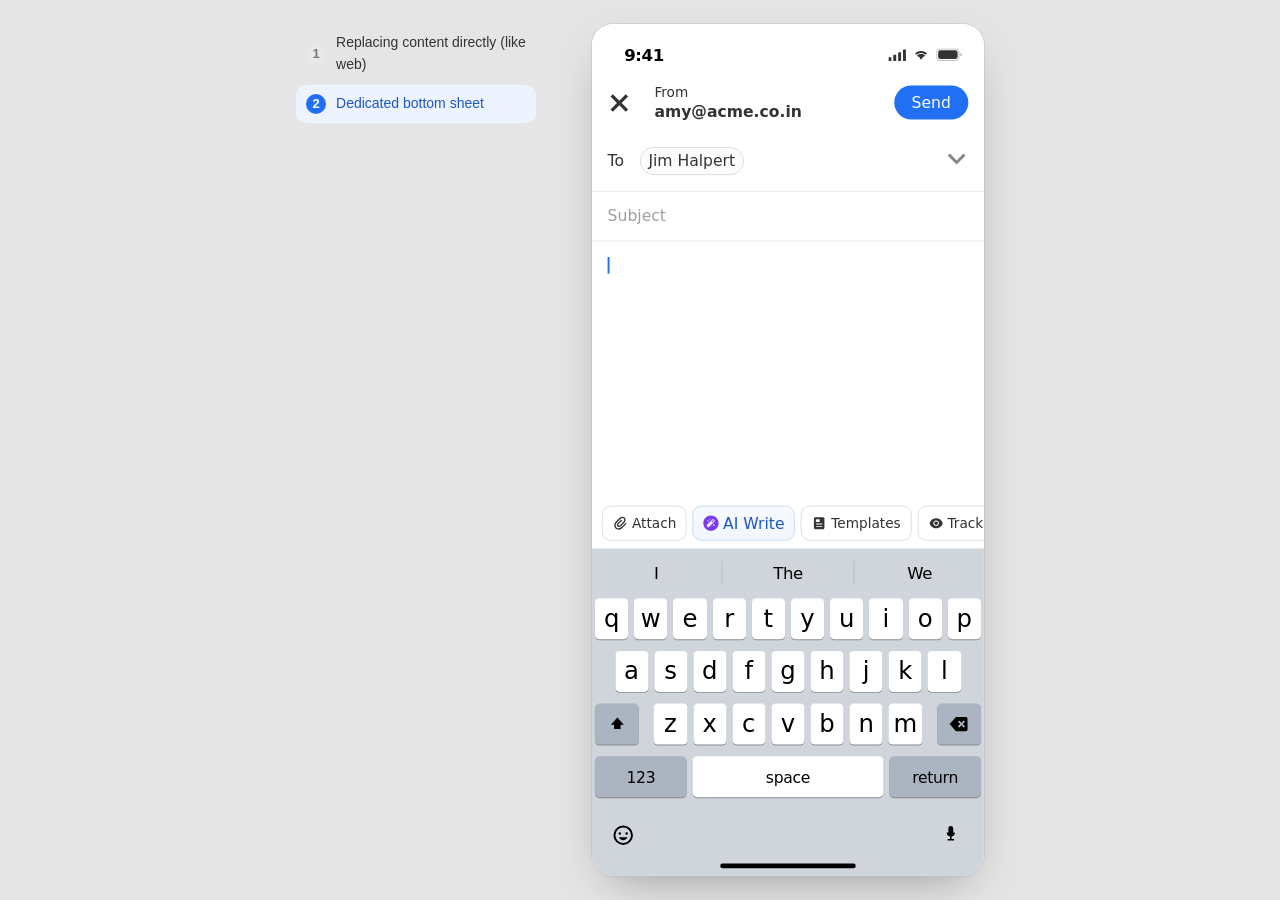
==== commit d2002e17: "Update prototype: index, draft sheet, styles and scripts" ====
--- a/index.html
+++ b/index.html
@@ -29,7 +29,7 @@
        write:  compose → prompt (chat dock on the keyboard, "7 left")
                        → gen (keyboard drops, sheet comes up, draft streams)
                        → sheet (versions, Tone / Length, feedback, describe a
-                         change, Regenerate / Insert) → compose + Undo
+                         change, ✓ Insert beside it) → compose + Undo
 
        refine: compose with a selection (Figma 5525:2355 — highlight, handles,
                iOS edit menu, the bar collapses to "AI Refine")
@@ -57,8 +57,7 @@
 
     function sheet(inner, kbdUp) {
       return '<div class="ds-sheet' + (kbdUp ? ' kb' : '') + '"><div class="sw-grab"></div>' +
-        '<div class="sw-head">' + ico('i-ai-write') + '<span class="sw-title">Smart Write by Titan AI</span>' +
-        '<svg class="icon sw-x" data-act="close"><use href="#i-close"/></svg></div>' +
+        '<div class="sw-head">' + ico('i-ai-write') + '<span class="sw-title">Smart Write by Titan AI</span></div>' +
         inner + (kbdUp ? '' : '<div class="home-ind"></div>') + '</div>';
     }
 
@@ -70,6 +69,12 @@
     function reviewCard(st, act) {
       var v = cur(st);
       return card(st, { subject: v.subject, text: v.text, ver: { i: st.cur, n: st.hist.length }, key: 'v' + st.cur, act: act });
+    }
+
+    /* Insert (Replace when refining) is a tick beside the change field */
+    function okBtn(st) {
+      var lbl = refining(st) ? 'Replace' : 'Insert';
+      return '<button type="button" class="ds-ok" data-act="insert" aria-label="' + lbl + '" title="' + lbl + '">' + ico('i-check') + '</button>';
     }
 
     function tools(st) {
@@ -121,16 +126,13 @@
             o.kbd = true; o.scrim = 'cancel-ask';
             o.sheet = sheet(reviewCard(st, 'cancel-ask') + P.cField({
               text: st.ask || 'Describe your change', ph: !st.ask, focus: true,
-              send: st.ask.trim() ? 'refine' : '', close: 'cancel-ask'
+              send: st.ask.trim() ? 'refine' : '', after: okBtn(st)
             }), true);
             return P.shell(o);
           }
           o.scrim = st.menu ? 'menu' : 'close'; o.over = over;
           o.sheet = sheet(reviewCard(st, st.menu ? 'menu' : '') + tools(st) + P.cLeft(st.left) +
-            P.cField({ text: 'Describe your change', ph: true, tap: 'ask', off: !st.left }) +
-            '<div class="sw-foot fill"><button type="button" class="sw-btn ghost' + (st.left ? '" data-act="regen"' : ' off"') + '>' +
-            ico('i-retry') + ' Regenerate</button>' +
-            '<button type="button" class="sw-btn" data-act="insert">' + (refining(st) ? 'Replace' : 'Insert') + '</button></div>');
+            P.cField({ text: 'Describe your change', ph: true, tap: 'ask', off: !st.left, after: okBtn(st) }));
           return P.shell(o);
       }
     }
--- a/proto.css
+++ b/proto.css
@@ -841,7 +841,7 @@
   }
 
   .sw-optlbl {
-    font-size: 12px;
+    font-size: 13px;
     color: #888;
     width: 48px;
     flex: none;
@@ -1022,7 +1022,7 @@
     display: flex;
     align-items: center;
     gap: 2px;
-    font-size: 12px;
+    font-size: 13px;
     font-weight: 500;
     color: #666;
     white-space: nowrap;
@@ -1188,7 +1188,7 @@
 
   .sw-subj > div > span {
     display: block;
-    font-size: 12px;
+    font-size: 13px;
     font-weight: 500;
     color: #999;
   }
@@ -1220,7 +1220,7 @@
     bottom: 0;
     background: #fff;
     box-shadow: 0 -1px 0 0 #ebebeb, 0 -12px 24px -16px rgba(0, 0, 0, .2);
-    padding: 10px 12px 40px;
+    padding: 10px 12px 52px;
     display: flex;
     flex-direction: column;
     gap: 8px;
@@ -1271,7 +1271,7 @@
   }
 
   .cx-count {
-    font-size: 12px;
+    font-size: 13px;
     color: #999;
     white-space: nowrap;
     align-self: center;
@@ -1458,7 +1458,7 @@
   }
 
   .cx-meta {
-    font-size: 12px;
+    font-size: 13px;
     color: #999;
     padding: 0 2px;
   }
@@ -1471,7 +1471,7 @@
     background: #fdf1d8;
     border-radius: 8px;
     padding: 7px 10px;
-    font-size: 12.5px;
+    font-size: 13px;
     line-height: 1.35;
     color: #555;
   }
@@ -1627,7 +1627,7 @@
 }
 
 .panel .eyebrow {
-  font-size: 11px;
+  font-size: 13px;
   font-weight: 700;
   letter-spacing: .09em;
   text-transform: uppercase;
@@ -1643,7 +1643,7 @@
 
 .panel h2 {
   margin: 24px 0 8px;
-  font-size: 11px;
+  font-size: 13px;
   font-weight: 700;
   letter-spacing: .09em;
   text-transform: uppercase;
@@ -1670,7 +1670,7 @@
 
 .panel kbd {
   font: inherit;
-  font-size: 11px;
+  font-size: 13px;
   border: 1px solid #ddd;
   border-bottom-width: 2px;
   border-radius: 4px;
@@ -1735,7 +1735,7 @@
   border-radius: 50%;
   background: #e8e8e8;
   color: #777;
-  font-size: 11px;
+  font-size: 13px;
   font-weight: 700;
   display: flex;
   align-items: center;
@@ -1870,7 +1870,7 @@
 .sw-use {
   display: block;
   margin-top: 6px;
-  font-size: 12px;
+  font-size: 13px;
   color: var(--titan-blue);
 }
 
@@ -1906,7 +1906,7 @@
   right: 0;
   bottom: 0;
   height: 640px;
-  padding: 14px 16px 40px;
+  padding: 14px 16px 52px;
   background: #fff;
   border-radius: 16px 16px 0 0;
   box-shadow: 0 -1px 0 0 #ebebeb, 0 -12px 28px -12px rgba(0, 0, 0, .16);
@@ -1973,8 +1973,9 @@
 .sel-text .para {
   min-height: 24px;
   margin-bottom: 24px;
-  user-select: text;
-  -webkit-user-select: text;
+  user-select: none;            /* selection is drawn by the prototype, not the browser */
+  -webkit-user-select: none;
+  -webkit-touch-callout: none;
 }
 
 .sel-text .para:last-child {
@@ -2062,7 +2063,7 @@
 .rf-orig b,
 .rf-head b {
   display: block;
-  font-size: 12px;
+  font-size: 13px;
   font-weight: 500;
   color: #999;
 }
@@ -2100,11 +2101,11 @@
     min-width: 0;
     gap: 6px;
     padding: 7px 8px;
-    font-size: 12.5px;
+    font-size: 13px;
     line-height: 1.25;
   }
-  .others .n { width: 18px; height: 18px; font-size: 10px; }
-  .device-wrap { margin: auto; flex: none; }
+  .others .n { width: 22px; height: 22px; font-size: 13px; }
+  .device-wrap { margin: 0 auto; flex: none; }
   .device { border-radius: 0; box-shadow: none; }
 }
 
@@ -2150,7 +2151,7 @@
     width: 22px; height: 22px; border-radius: 50%;
     background: var(--titan-blue, #2170f4);
     display: flex; align-items: center; justify-content: center;
-    font-size: 12px;
+    font-size: 13px;
   }
   .fab-chev { width: 14px; height: 14px; transition: transform .2s; }
   .fab.open .fab-chev { transform: rotate(180deg); }
@@ -2178,8 +2179,54 @@
   .fab-menu a.on { background: #eef4ff; color: #1b57c4; }
   .fab-menu .n {
     flex: none; width: 22px; height: 22px; border-radius: 50%;
-    background: #e8e8e8; color: #666; font-size: 11px; font-weight: 700;
+    background: #e8e8e8; color: #666; font-size: 13px; font-weight: 700;
     display: flex; align-items: center; justify-content: center;
   }
   .fab-menu a.on .n { background: var(--titan-blue, #2170f4); color: #fff; }
 }
+
+/* ══════════════ text selection — live overlay while dragging ══════════ */
+.sel-ov {
+  position: absolute;
+  inset: 0;
+  z-index: -1;                 /* under the text, like a real selection */
+  pointer-events: none;
+}
+.sel-ov > i {
+  position: absolute;
+  background: var(--ios-select);
+}
+.sel-ov .hd {
+  position: absolute;
+  z-index: 2;
+}
+.sel-live .ios-body .selhl { background: none; }
+.sel-live .ios-body .sel-text .hd,
+.sel-live .ios-body .sw-caret,
+.sel-live .ios-menu { visibility: hidden; }
+/* handles: a fingertip-sized grab area around the small knob */
+.ios-body .sel-text .hd b::before {
+  content: '';
+  position: absolute;
+  left: -16px; top: -16px; right: -16px; bottom: -16px;
+}
+.ios-body .sel-text .hd { touch-action: none; cursor: grab; }
+
+/* option 2 — Insert / Replace as a tick beside "Describe your change" */
+.ds-ok {
+  flex: none;
+  align-self: center;
+  width: 44px;
+  height: 44px;
+  border: 0;
+  border-radius: 50%;
+  background: var(--titan-blue);
+  color: #fff;
+  display: flex;
+  align-items: center;
+  justify-content: center;
+  cursor: pointer;
+  box-shadow: 0 2px 6px rgba(33, 112, 244, .3);
+}
+.ds-ok .icon { width: 24px; height: 24px; }
+.ds-ok:active { transform: scale(.94); }
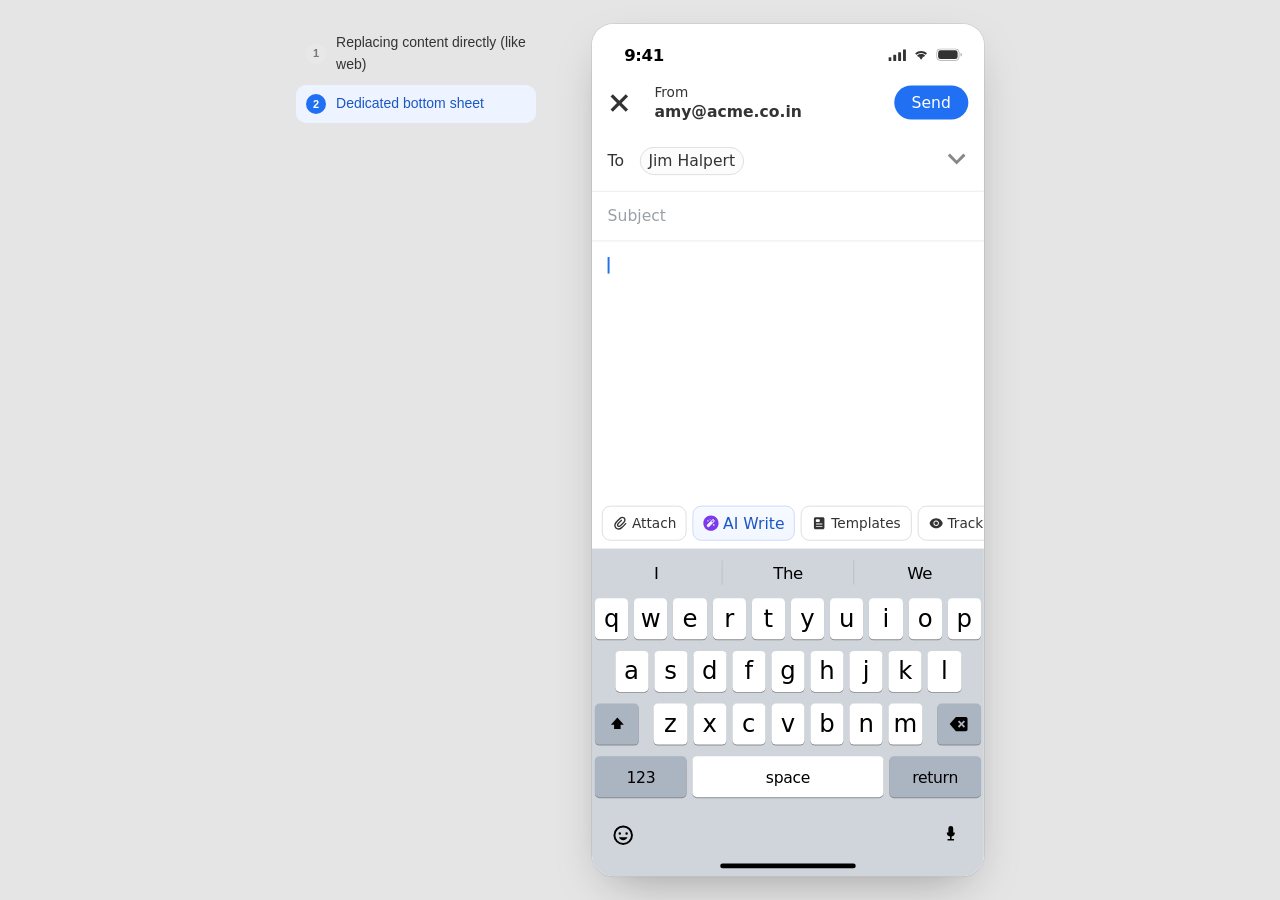
==== commit 977782ae: "Revert "Update prototype: index, draft sheet, styles and scripts"" ====
--- a/index.html
+++ b/index.html
@@ -29,7 +29,7 @@
        write:  compose → prompt (chat dock on the keyboard, "7 left")
                        → gen (keyboard drops, sheet comes up, draft streams)
                        → sheet (versions, Tone / Length, feedback, describe a
-                         change, ✓ Insert beside it) → compose + Undo
+                         change, Regenerate / Insert) → compose + Undo
 
        refine: compose with a selection (Figma 5525:2355 — highlight, handles,
                iOS edit menu, the bar collapses to "AI Refine")
@@ -57,7 +57,8 @@
 
     function sheet(inner, kbdUp) {
       return '<div class="ds-sheet' + (kbdUp ? ' kb' : '') + '"><div class="sw-grab"></div>' +
-        '<div class="sw-head">' + ico('i-ai-write') + '<span class="sw-title">Smart Write by Titan AI</span></div>' +
+        '<div class="sw-head">' + ico('i-ai-write') + '<span class="sw-title">Smart Write by Titan AI</span>' +
+        '<svg class="icon sw-x" data-act="close"><use href="#i-close"/></svg></div>' +
         inner + (kbdUp ? '' : '<div class="home-ind"></div>') + '</div>';
     }
 
@@ -69,12 +70,6 @@
     function reviewCard(st, act) {
       var v = cur(st);
       return card(st, { subject: v.subject, text: v.text, ver: { i: st.cur, n: st.hist.length }, key: 'v' + st.cur, act: act });
-    }
-
-    /* Insert (Replace when refining) is a tick beside the change field */
-    function okBtn(st) {
-      var lbl = refining(st) ? 'Replace' : 'Insert';
-      return '<button type="button" class="ds-ok" data-act="insert" aria-label="' + lbl + '" title="' + lbl + '">' + ico('i-check') + '</button>';
     }
 
     function tools(st) {
@@ -126,13 +121,16 @@
             o.kbd = true; o.scrim = 'cancel-ask';
             o.sheet = sheet(reviewCard(st, 'cancel-ask') + P.cField({
               text: st.ask || 'Describe your change', ph: !st.ask, focus: true,
-              send: st.ask.trim() ? 'refine' : '', after: okBtn(st)
+              send: st.ask.trim() ? 'refine' : '', close: 'cancel-ask'
             }), true);
             return P.shell(o);
           }
           o.scrim = st.menu ? 'menu' : 'close'; o.over = over;
           o.sheet = sheet(reviewCard(st, st.menu ? 'menu' : '') + tools(st) + P.cLeft(st.left) +
-            P.cField({ text: 'Describe your change', ph: true, tap: 'ask', off: !st.left, after: okBtn(st) }));
+            P.cField({ text: 'Describe your change', ph: true, tap: 'ask', off: !st.left }) +
+            '<div class="sw-foot fill"><button type="button" class="sw-btn ghost' + (st.left ? '" data-act="regen"' : ' off"') + '>' +
+            ico('i-retry') + ' Regenerate</button>' +
+            '<button type="button" class="sw-btn" data-act="insert">' + (refining(st) ? 'Replace' : 'Insert') + '</button></div>');
           return P.shell(o);
       }
     }
--- a/proto.css
+++ b/proto.css
@@ -841,7 +841,7 @@
   }
 
   .sw-optlbl {
-    font-size: 13px;
+    font-size: 12px;
     color: #888;
     width: 48px;
     flex: none;
@@ -1022,7 +1022,7 @@
     display: flex;
     align-items: center;
     gap: 2px;
-    font-size: 13px;
+    font-size: 12px;
     font-weight: 500;
     color: #666;
     white-space: nowrap;
@@ -1188,7 +1188,7 @@
 
   .sw-subj > div > span {
     display: block;
-    font-size: 13px;
+    font-size: 12px;
     font-weight: 500;
     color: #999;
   }
@@ -1220,7 +1220,7 @@
     bottom: 0;
     background: #fff;
     box-shadow: 0 -1px 0 0 #ebebeb, 0 -12px 24px -16px rgba(0, 0, 0, .2);
-    padding: 10px 12px 52px;
+    padding: 10px 12px 40px;
     display: flex;
     flex-direction: column;
     gap: 8px;
@@ -1271,7 +1271,7 @@
   }
 
   .cx-count {
-    font-size: 13px;
+    font-size: 12px;
     color: #999;
     white-space: nowrap;
     align-self: center;
@@ -1458,7 +1458,7 @@
   }
 
   .cx-meta {
-    font-size: 13px;
+    font-size: 12px;
     color: #999;
     padding: 0 2px;
   }
@@ -1471,7 +1471,7 @@
     background: #fdf1d8;
     border-radius: 8px;
     padding: 7px 10px;
-    font-size: 13px;
+    font-size: 12.5px;
     line-height: 1.35;
     color: #555;
   }
@@ -1627,7 +1627,7 @@
 }
 
 .panel .eyebrow {
-  font-size: 13px;
+  font-size: 11px;
   font-weight: 700;
   letter-spacing: .09em;
   text-transform: uppercase;
@@ -1643,7 +1643,7 @@
 
 .panel h2 {
   margin: 24px 0 8px;
-  font-size: 13px;
+  font-size: 11px;
   font-weight: 700;
   letter-spacing: .09em;
   text-transform: uppercase;
@@ -1670,7 +1670,7 @@
 
 .panel kbd {
   font: inherit;
-  font-size: 13px;
+  font-size: 11px;
   border: 1px solid #ddd;
   border-bottom-width: 2px;
   border-radius: 4px;
@@ -1735,7 +1735,7 @@
   border-radius: 50%;
   background: #e8e8e8;
   color: #777;
-  font-size: 13px;
+  font-size: 11px;
   font-weight: 700;
   display: flex;
   align-items: center;
@@ -1870,7 +1870,7 @@
 .sw-use {
   display: block;
   margin-top: 6px;
-  font-size: 13px;
+  font-size: 12px;
   color: var(--titan-blue);
 }
 
@@ -1906,7 +1906,7 @@
   right: 0;
   bottom: 0;
   height: 640px;
-  padding: 14px 16px 52px;
+  padding: 14px 16px 40px;
   background: #fff;
   border-radius: 16px 16px 0 0;
   box-shadow: 0 -1px 0 0 #ebebeb, 0 -12px 28px -12px rgba(0, 0, 0, .16);
@@ -1973,9 +1973,8 @@
 .sel-text .para {
   min-height: 24px;
   margin-bottom: 24px;
-  user-select: none;            /* selection is drawn by the prototype, not the browser */
-  -webkit-user-select: none;
-  -webkit-touch-callout: none;
+  user-select: text;
+  -webkit-user-select: text;
 }
 
 .sel-text .para:last-child {
@@ -2063,7 +2062,7 @@
 .rf-orig b,
 .rf-head b {
   display: block;
-  font-size: 13px;
+  font-size: 12px;
   font-weight: 500;
   color: #999;
 }
@@ -2101,11 +2100,11 @@
     min-width: 0;
     gap: 6px;
     padding: 7px 8px;
-    font-size: 13px;
+    font-size: 12.5px;
     line-height: 1.25;
   }
-  .others .n { width: 22px; height: 22px; font-size: 13px; }
-  .device-wrap { margin: 0 auto; flex: none; }
+  .others .n { width: 18px; height: 18px; font-size: 10px; }
+  .device-wrap { margin: auto; flex: none; }
   .device { border-radius: 0; box-shadow: none; }
 }
 
@@ -2151,7 +2150,7 @@
     width: 22px; height: 22px; border-radius: 50%;
     background: var(--titan-blue, #2170f4);
     display: flex; align-items: center; justify-content: center;
-    font-size: 13px;
+    font-size: 12px;
   }
   .fab-chev { width: 14px; height: 14px; transition: transform .2s; }
   .fab.open .fab-chev { transform: rotate(180deg); }
@@ -2179,54 +2178,8 @@
   .fab-menu a.on { background: #eef4ff; color: #1b57c4; }
   .fab-menu .n {
     flex: none; width: 22px; height: 22px; border-radius: 50%;
-    background: #e8e8e8; color: #666; font-size: 13px; font-weight: 700;
+    background: #e8e8e8; color: #666; font-size: 11px; font-weight: 700;
     display: flex; align-items: center; justify-content: center;
   }
   .fab-menu a.on .n { background: var(--titan-blue, #2170f4); color: #fff; }
 }
-
-/* ══════════════ text selection — live overlay while dragging ══════════ */
-.sel-ov {
-  position: absolute;
-  inset: 0;
-  z-index: -1;                 /* under the text, like a real selection */
-  pointer-events: none;
-}
-.sel-ov > i {
-  position: absolute;
-  background: var(--ios-select);
-}
-.sel-ov .hd {
-  position: absolute;
-  z-index: 2;
-}
-.sel-live .ios-body .selhl { background: none; }
-.sel-live .ios-body .sel-text .hd,
-.sel-live .ios-body .sw-caret,
-.sel-live .ios-menu { visibility: hidden; }
-/* handles: a fingertip-sized grab area around the small knob */
-.ios-body .sel-text .hd b::before {
-  content: '';
-  position: absolute;
-  left: -16px; top: -16px; right: -16px; bottom: -16px;
-}
-.ios-body .sel-text .hd { touch-action: none; cursor: grab; }
-
-/* option 2 — Insert / Replace as a tick beside "Describe your change" */
-.ds-ok {
-  flex: none;
-  align-self: center;
-  width: 44px;
-  height: 44px;
-  border: 0;
-  border-radius: 50%;
-  background: var(--titan-blue);
-  color: #fff;
-  display: flex;
-  align-items: center;
-  justify-content: center;
-  cursor: pointer;
-  box-shadow: 0 2px 6px rgba(33, 112, 244, .3);
-}
-.ds-ok .icon { width: 24px; height: 24px; }
-.ds-ok:active { transform: scale(.94); }
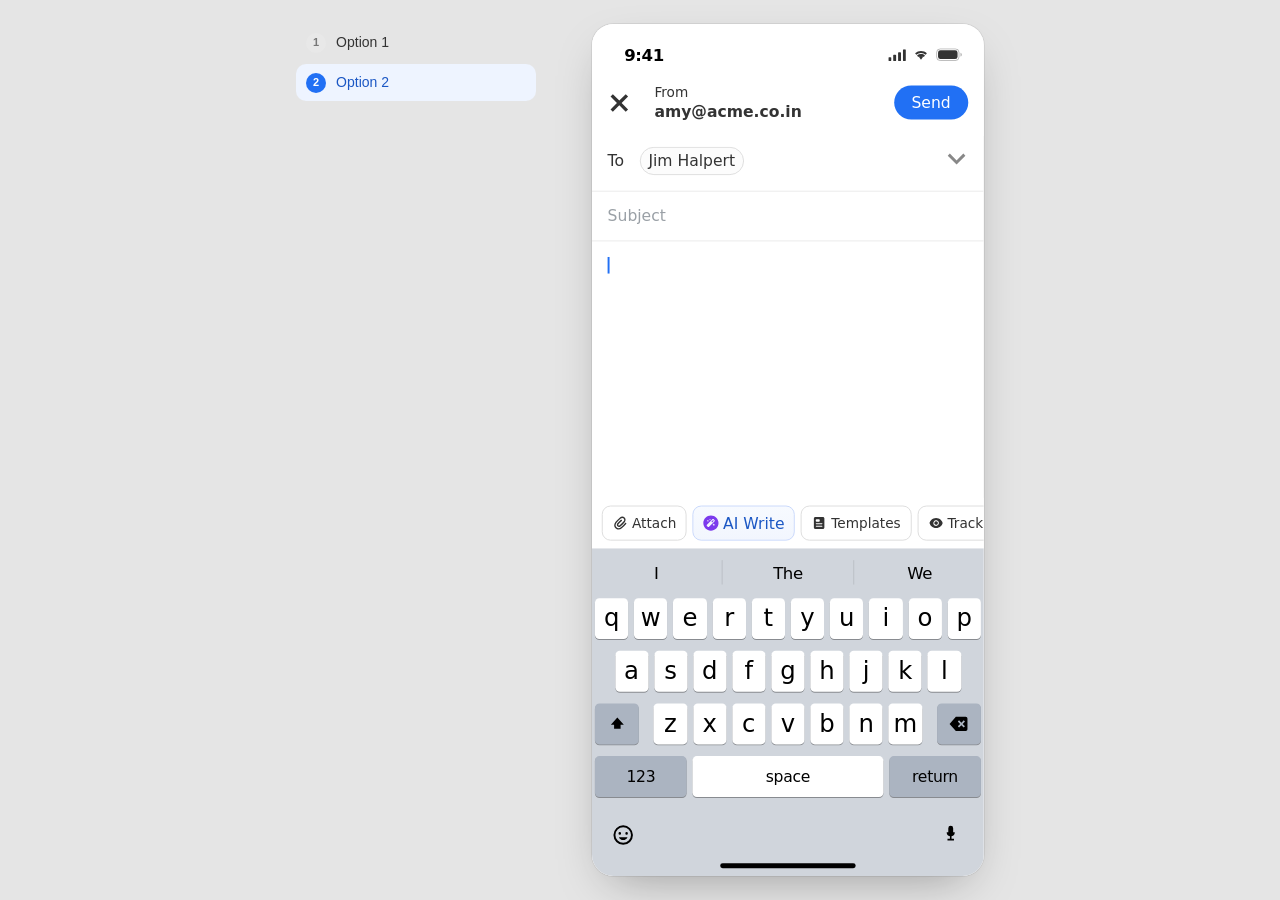
==== commit 97391aca: "Adaptive layout, responsive keyboard, touch selection, better AI responses; rename to Option 1 / Opt" ====
--- a/index.html
+++ b/index.html
@@ -3,8 +3,8 @@
 
 <head>
   <meta charset="UTF-8">
-  <meta name="viewport" content="width=device-width,initial-scale=1,viewport-fit=cover">
-  <title>Dedicated bottom sheet</title>
+  <meta name="viewport" content="width=device-width,initial-scale=1,maximum-scale=1,viewport-fit=cover,interactive-widget=overlays-content">
+  <title>Option 2</title>
   <link rel="stylesheet" href="proto.css">
 </head>
 
@@ -12,8 +12,8 @@
 
   <aside class="panel">
     <nav class="others">
-      <a href="proto-2-chat.html"><span class="n">1</span>Replacing content directly (like web)</a>
-      <a class="on" href="proto-3-draft-sheet.html"><span class="n">2</span>Dedicated bottom sheet</a>
+      <a href="proto-2-chat.html"><span class="n">1</span>Option 1</a>
+      <a class="on" href="proto-3-draft-sheet.html"><span class="n">2</span>Option 2</a>
     </nav>
   </aside>
 
@@ -21,6 +21,7 @@
     <div class="device" id="phone"></div>
   </div>
 
+  <script src="words.js"></script>
   <script src="proto.js"></script>
   <script>
     /* ══════════════════════════════════════════════════════════════════════
@@ -88,7 +89,7 @@
       if (st.mode === 'compose') {
         o.focus = st.focus === 'subject' ? 'subject' : null; o.kbd = !!st.focus;
         o.bar = st.sel ? P.sel.pill('refine-open') : P.COMPOSE_ROW('open');
-        o.over = st.sel ? P.sel.MENU : '';
+        o.over = P.sel.menu(st);
         return P.shell(o);
       }
       switch (st.phase) {
@@ -192,7 +193,9 @@
           return api.render();
         case 'go':
           if (!st.prompt.trim()) return;
-          return gen(st, api, refining(st) ? P.ai.refineSel(P.ai.selParams(), st.prompt.trim()) : P.ai.params(st.prompt.trim()), true);
+          /* a short note already in the email ("Vendor quotes") is context for the draft, and the draft takes its place */
+          return gen(st, api, refining(st) ? P.ai.refineSel(P.ai.selParams(), st.prompt.trim())
+            : P.ai.params(st.prompt.trim(), null, null, P.ai.isNote(st.body) ? st.body.trim() : ''), true);
         case 'close':     /* the prompt alone is cheap to lose; a draft asks first */
           if (st.phase === 'prompt') { toCompose(st); return api.render(); }
           if (st.phase === 'gen' && !st.hist.length) { stop(st, api); toCompose(st); return api.render(); }
@@ -249,7 +252,8 @@
             st.rf = null;
           } else {
             if (!st.subject.trim()) st.subject = v.subject;
-            st.body = st.body.trim() ? st.body.replace(/\s+$/, '') + '\n\n' : '';
+            var note = v.params && v.params.context && st.body.trim() === v.params.context;   /* the note it was written from */
+            st.body = st.body.trim() && !note ? st.body.replace(/\s+$/, '') + '\n\n' : '';
             s = st.body.length; st.body += v.text;
           }
           e = s + v.text.length;
--- a/proto.css
+++ b/proto.css
@@ -106,7 +106,7 @@
   /* ════════ iOS — 402 × 874 ════════════════════════════════════════════ */
   .ios {
     width: 402px;
-    height: 874px;
+    height: var(--ph, 874px);
     font-family: -apple-system, 'SF Pro Text', 'SF Pro', system-ui, sans-serif;
     color: var(--font-primary);
   }
@@ -242,7 +242,7 @@
   .ios-toolbar {
     position: absolute;
     left: 0;
-    top: 486px;
+    bottom: 336px;   /* sits on the keyboard, whatever the phone's height */
     width: 402px;
     padding: 8px 0 8px 10px;
     display: flex;
@@ -381,7 +381,7 @@
   .ios-kbd {
     position: absolute;
     left: 0;
-    top: 538px;
+    bottom: 0;
     width: 402px;
     height: 336px;
     padding-top: 3px;
@@ -1123,7 +1123,7 @@
     position: absolute;
     left: 16px;
     right: 16px;
-    top: 424px;
+    top: calc(var(--ph, 874px) - 450px);
     z-index: 6;
     display: flex;
     align-items: center;
@@ -1755,17 +1755,19 @@
   text-decoration: none;
 }
 
-/* the phone is drawn at 402×874 and scaled to fit the window height */
+/* the phone is drawn 402 wide and scaled to fit; on a real phone its
+   height (--ph) stretches to whatever the browser leaves free */
 .device-wrap {
   --s: 1;
+  --ph: 874px;
   flex: none;
   width: calc(402px * var(--s));
-  height: calc(874px * var(--s));
+  height: calc(var(--ph) * var(--s));
 }
 
 .device {
   width: 402px;
-  height: 874px;
+  height: var(--ph);
   transform: scale(var(--s));
   transform-origin: 0 0;
   border-radius: 22px;
@@ -1832,7 +1834,7 @@
 
 /* compose row without a keyboard under it sits on the home indicator */
 .ios-toolbar.low {
-  top: 788px;
+  bottom: 34px;
 }
 
 .key,
@@ -1840,12 +1842,21 @@
   cursor: pointer;
 }
 
-.key:active {
+.key:active,
+.key.pr {
   background: #e1e4e8;
 }
 
-.key.sp:active {
+.key.sp:active,
+.key.sp.pr {
   background: #c3cad4;
+}
+
+/* the keyboard never selects, zooms or long-press-menus — it only types */
+.ios-kbd {
+  touch-action: none;
+  -webkit-user-select: none;
+  user-select: none;
 }
 
 .key.sp.on {
@@ -2104,7 +2115,8 @@
     line-height: 1.25;
   }
   .others .n { width: 18px; height: 18px; font-size: 10px; }
-  .device-wrap { margin: auto; flex: none; }
+  html { overflow: hidden; }
+  .device-wrap { margin: auto; flex: none; overflow: hidden; max-width: 100vw; }   /* the unscaled 402px box must not widen the page */
   .device { border-radius: 0; box-shadow: none; }
 }
 
@@ -2124,8 +2136,9 @@
     display: block;
     position: fixed;
     z-index: 1000;
-    right: 10px;
-    top: 38vh;
+    /* parked on the status bar, between the clock and the battery, so it covers nothing you tap */
+    left: calc(50% - 46px);
+    top: calc(env(safe-area-inset-top) + 2px);
     font-family: -apple-system, BlinkMacSystemFont, 'Segoe UI', Roboto, sans-serif;
   }
   .fab-btn {
@@ -2183,3 +2196,25 @@
   }
   .fab-menu a.on .n { background: var(--titan-blue, #2170f4); color: #fff; }
 }
+
+/* ══════════════ touch selection ══════════════════════════════════════ */
+/* on touch screens the prototype selects text itself (proto.js), so the
+   browser's own selection, search sheet and edit menu stay out of the way */
+@media (pointer: coarse) {
+  .sel-text .para {
+    -webkit-user-select: none;
+    user-select: none;
+  }
+}
+/* the handles: a finger-sized grab area around each knob */
+.hd { touch-action: none; }
+.hd b::after {
+  content: '';
+  position: absolute;
+  left: -16px;
+  right: -16px;
+  top: -16px;
+  bottom: -16px;
+}
+.hd.lead b::after { bottom: -10px; }
+.hd.trail b::after { top: -10px; }
